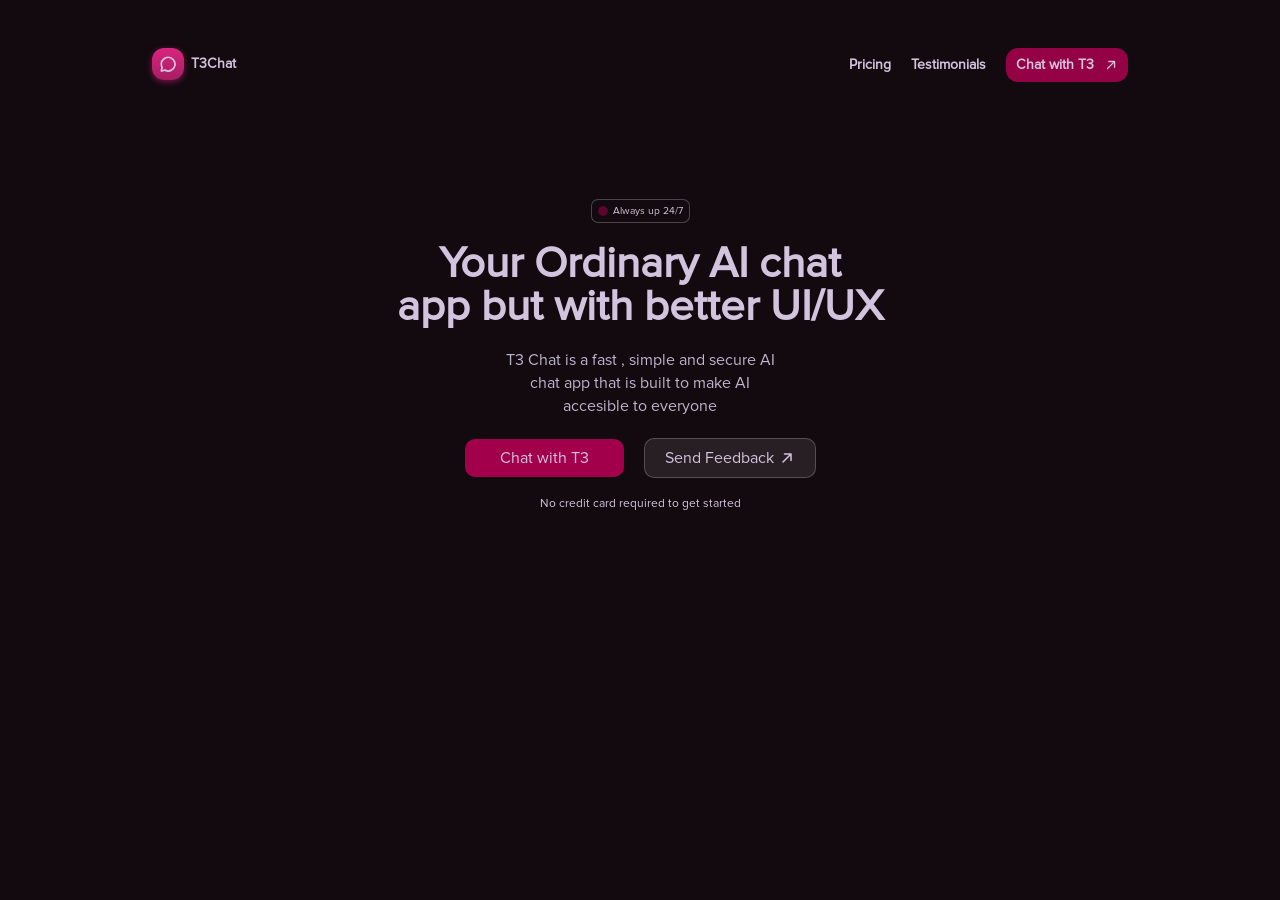
==== webdev-devops/Day1/HTML-CSS-Assignment/Assignment-3/landing-1/index.html @ ffb25883 "Added Hero 1 section" ====
<!DOCTYPE html>
<html lang="en">

<head>
    <meta charset="UTF-8">
    <meta name="viewport" content="width=device-width, initial-scale=1.0">
    <title>T3Chat Clone</title>
    <link rel="stylesheet" href="style.css">
</head>

<body>
    <div id="main">
        <div id="navbar">
            <div class="navbarLeft">
                <div id="logo">
                    <svg xmlns="http://www.w3.org/2000/svg" width="1.3em" height="1.3em" fill="currentColor"
                        viewBox="0 0 256 256" class="size-5">
                        <path
                            d="M128,20A108,108,0,0,0,31.85,177.23L21,209.66A20,20,0,0,0,46.34,235l32.43-10.81A108,108,0,1,0,128,20Zm0,192a84,84,0,0,1-42.06-11.27,12,12,0,0,0-6-1.62,12.1,12.1,0,0,0-3.8.62l-29.79,9.93,9.93-29.79a12,12,0,0,0-1-9.81A84,84,0,1,1,128,212Z">
                        </path>
                    </svg>
                </div>
                <div id="name">T3Chat</div>
            </div>
            <div class="navbarRight">
                <div>Pricing</div>
                <div>Testimonials</div>
                <div class="chatBtn">Chat with T3
                    <svg xmlns="http://www.w3.org/2000/svg" width="1em" height="1em" fill="currentColor"
                        viewBox="0 0 256 256">
                        <path
                            d="M204,64V168a12,12,0,0,1-24,0V93L72.49,200.49a12,12,0,0,1-17-17L163,76H88a12,12,0,0,1,0-24H192A12,12,0,0,1,204,64Z">
                        </path>
                    </svg>
                </div>
            </div>

        </div>


        <div id="hero">
            <div id="always">
                <div id="ball"></div>
                <div>Always up 24/7</div>
            </div>
            <div id="heading">
                <div id="upperHeading">Your Ordinary AI chat</div>
                <div id="lowerHeading">app but with better UI/UX</div>
            </div>

            <div id="headingTwo">T3 Chat is a fast , simple and secure AI chat app that is built to make AI accesible to
                everyone
            </div>

            <div id="heroBtn">
                <div class="heroBtn1 heroBtns">Chat with T3</div>
                <div class="heroBtn2 heroBtns">Send Feedback
                    <svg xmlns="http://www.w3.org/2000/svg" width="1em" height="1em" fill="currentColor"
                        viewBox="0 0 256 256">
                        <path
                            d="M204,64V168a12,12,0,0,1-24,0V93L72.49,200.49a12,12,0,0,1-17-17L163,76H88a12,12,0,0,1,0-24H192A12,12,0,0,1,204,64Z">
                        </path>
                    </svg>
                </div>
            </div>
            <div id="lastHeading">No credit card required to get started</div>
        </div>
    </div>
</body>

</html>
---- webdev-devops/Day1/HTML-CSS-Assignment/Assignment-3/landing-1/style.css ----
@font-face {
  font-family: "Proxima Nova";
  src: url(fonts/ProximaNova-Thin.otf);
}
@font-face {
  font-family: "Proxima Nova";
  src: url(fonts/Proxima\ Nova\ Semibold.otf);
}
@font-face {
  font-family: "Proxima Nova";
  src: url(fonts/Proxima\ Nova\ Bold.otf);
}
@font-face {
  font-family: "Proxima Nova";
  src: url(fonts/Proxima\ Nova\ Regular.otf);
}
* {
  margin: 0;
  padding: 0;
  box-sizing: border-box;
  font-family: "Proxima Nova";
  background-color: #120a0e;
  color: #d2c4de;
}
#main {
  width: 62rem;
  margin: 0 auto;
}

/* navbar css */
#navbar {
  width: 100%;
  display: flex;
  justify-content: space-between;
  align-items: flex-start;
  padding: 8px;
  margin: 4% 0;
  font-size: 1.1vw;
  font-weight: 600;
  border-radius: 12px;
}

.navbarLeft {
  display: flex;
  align-items: center;
  gap: 7px;
}
#logo {
  width: 2rem;
  height: 2rem;
  display: flex;
  justify-content: center;
  align-items: center;
  box-shadow: 0px 2px 6px #da247f80;
  background: linear-gradient(180deg, #da247f, #da247fbe);
  border-radius: 12px;
}
#logo svg {
  background: transparent;
}
.navbarLeft #name {
  /* font-size: 20px; */
  font-size: 1.1vw;
}
.navbarRight {
  display: flex;
  align-items: center;
  gap: 20px;
  cursor: pointer;
}
.chatBtn {
  display: flex;
  gap: 10px;
  background-color: #950145;
  padding: 10px;
  border-radius: 12px;
}
.chatBtn:hover {
  background-color: #950146e9;
}
.chatBtn svg {
  background-color: #950145;
}

/* hero1 css */
#hero {
  height: 50vh;
  display: flex;
  flex-direction: column;
  justify-content: center;
  align-items: center;
  gap: 20px;
}
#hero #always {
  display: flex;
  align-items: center;
  gap: 5px;
  border: 1px solid rgba(128, 128, 128, 0.501);
  padding: 6px;
  border-radius: 7px;
  font-size: 0.8vw;
  font-weight: 500;
}
#always #ball {
  width: 10px;
  height: 10px;
  background-color: #5c052e;
  border-radius: 50%;
}

#hero #heading {
  display: flex;
  flex-direction: column;
  align-items: center;
  font-size: 3.4vw;
  font-weight: bolder;
}
#hero #headingTwo {
  width: 22vw;
  font-size: 16px;
  font-weight: lighter;
  color: #bdb6cf;
  text-align: center;
  line-height: 23px;
}

#heroBtn {
  display: flex;
  align-items: center;
  justify-content: center;
  gap: 20px;
}
.heroBtns {
  padding: 10px;
  padding: 11px 20px;
  border: 1px solid rgba(128, 128, 128, 0.501);
  border-radius: 10px;
  cursor: pointer;
}
.heroBtn1 {
  background-color: #a3004c;
  border: none;
  padding: 11px 35px;
}
.heroBtn2 {
  display: flex;
  align-items: center;
  gap: 5px;
  background-color: #281f25;
}
.heroBtn2 svg {
  background-color: transparent;
}
.heroBtn2:hover {
  background-color: #281f25b6;
}
#hero #lastHeading {
  font-size: 12px;
  font-weight: lighter;
}
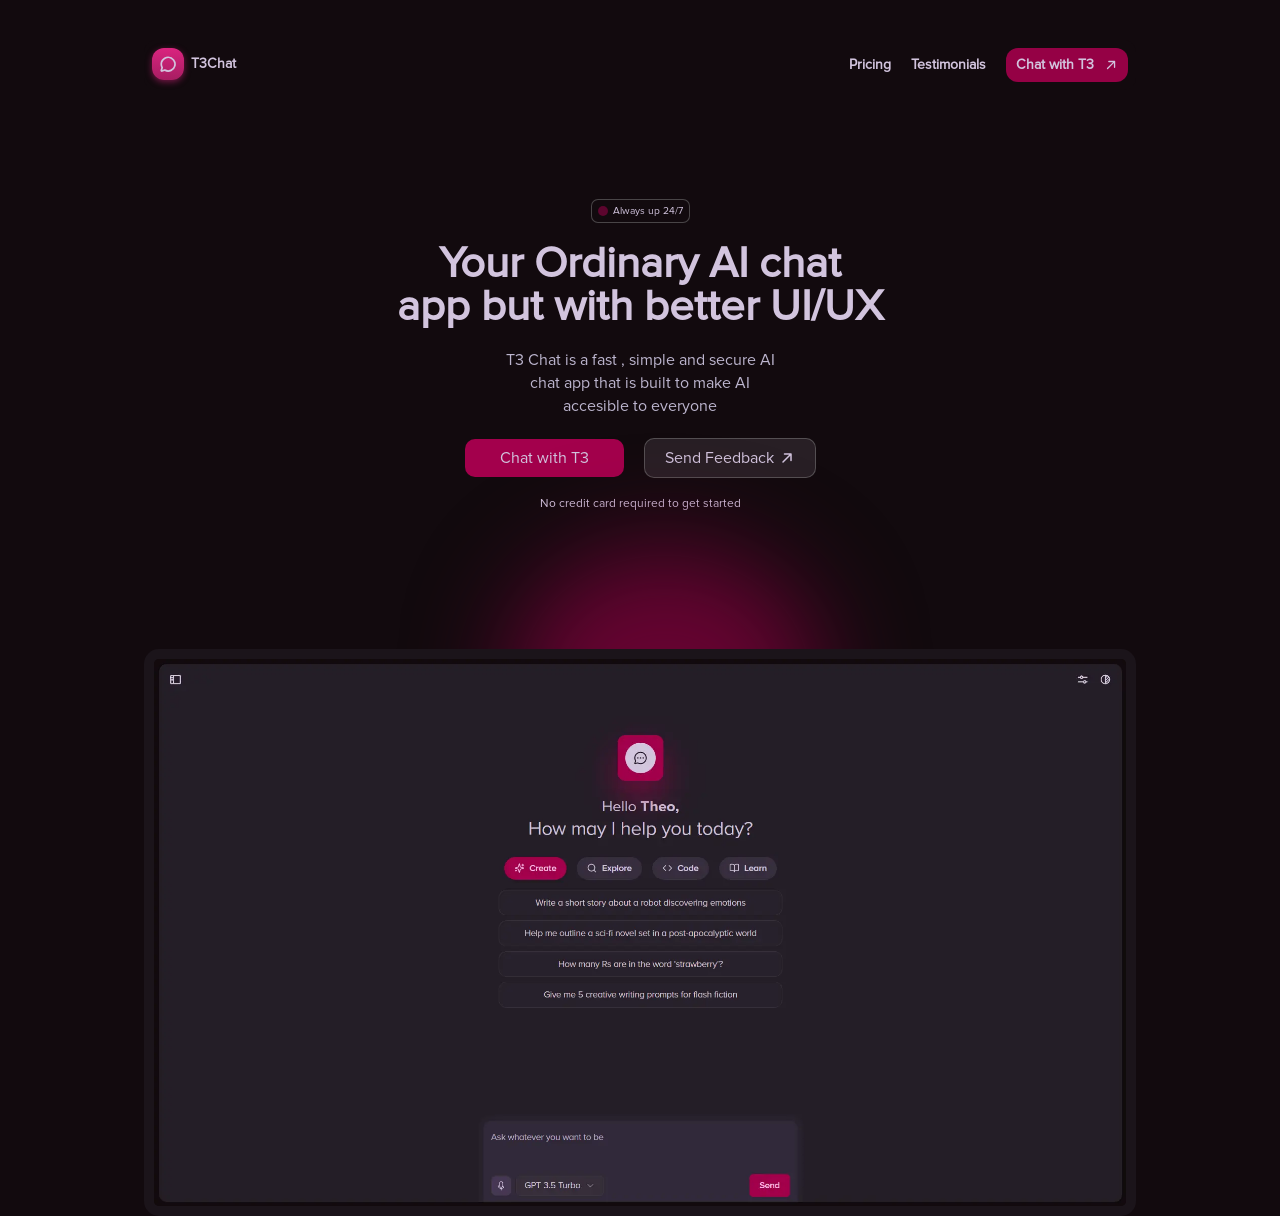
==== commit dcccdd4c: "Added hero 2 section" ====
--- a/webdev-devops/Day1/HTML-CSS-Assignment/Assignment-3/landing-1/index.html
+++ b/webdev-devops/Day1/HTML-CSS-Assignment/Assignment-3/landing-1/index.html
@@ -65,6 +65,13 @@
             </div>
             <div id="lastHeading">No credit card required to get started</div>
         </div>
+
+        <div id="hero2">
+            <div id="hero2section">
+                <div id="glowEffect"></div>
+                <img  src="t3-dash.webp" alt="">
+            </div>
+        </div>
     </div>
 </body>
 
--- a/webdev-devops/Day1/HTML-CSS-Assignment/Assignment-3/landing-1/style.css
+++ b/webdev-devops/Day1/HTML-CSS-Assignment/Assignment-3/landing-1/style.css
@@ -158,3 +158,30 @@
   font-size: 12px;
   font-weight: lighter;
 }
+
+/* hero 2 */
+
+#hero2section {
+  width: 100%;
+  height: 100%;
+  margin-top: 70px;
+  position: relative;
+}
+
+#glowEffect {
+  top: 15%;
+  left: 45%;
+  width: 150px;
+  height: 100px;
+  border-radius: 50%;
+  box-shadow: 0px -20px 100px 80px #670432;
+  position: absolute;
+}
+
+#hero2 img {
+  width: 100%;
+  background-color: red;
+  position: absolute;
+  border: 10px solid #1b141a;
+  border-radius: 15px;
+}
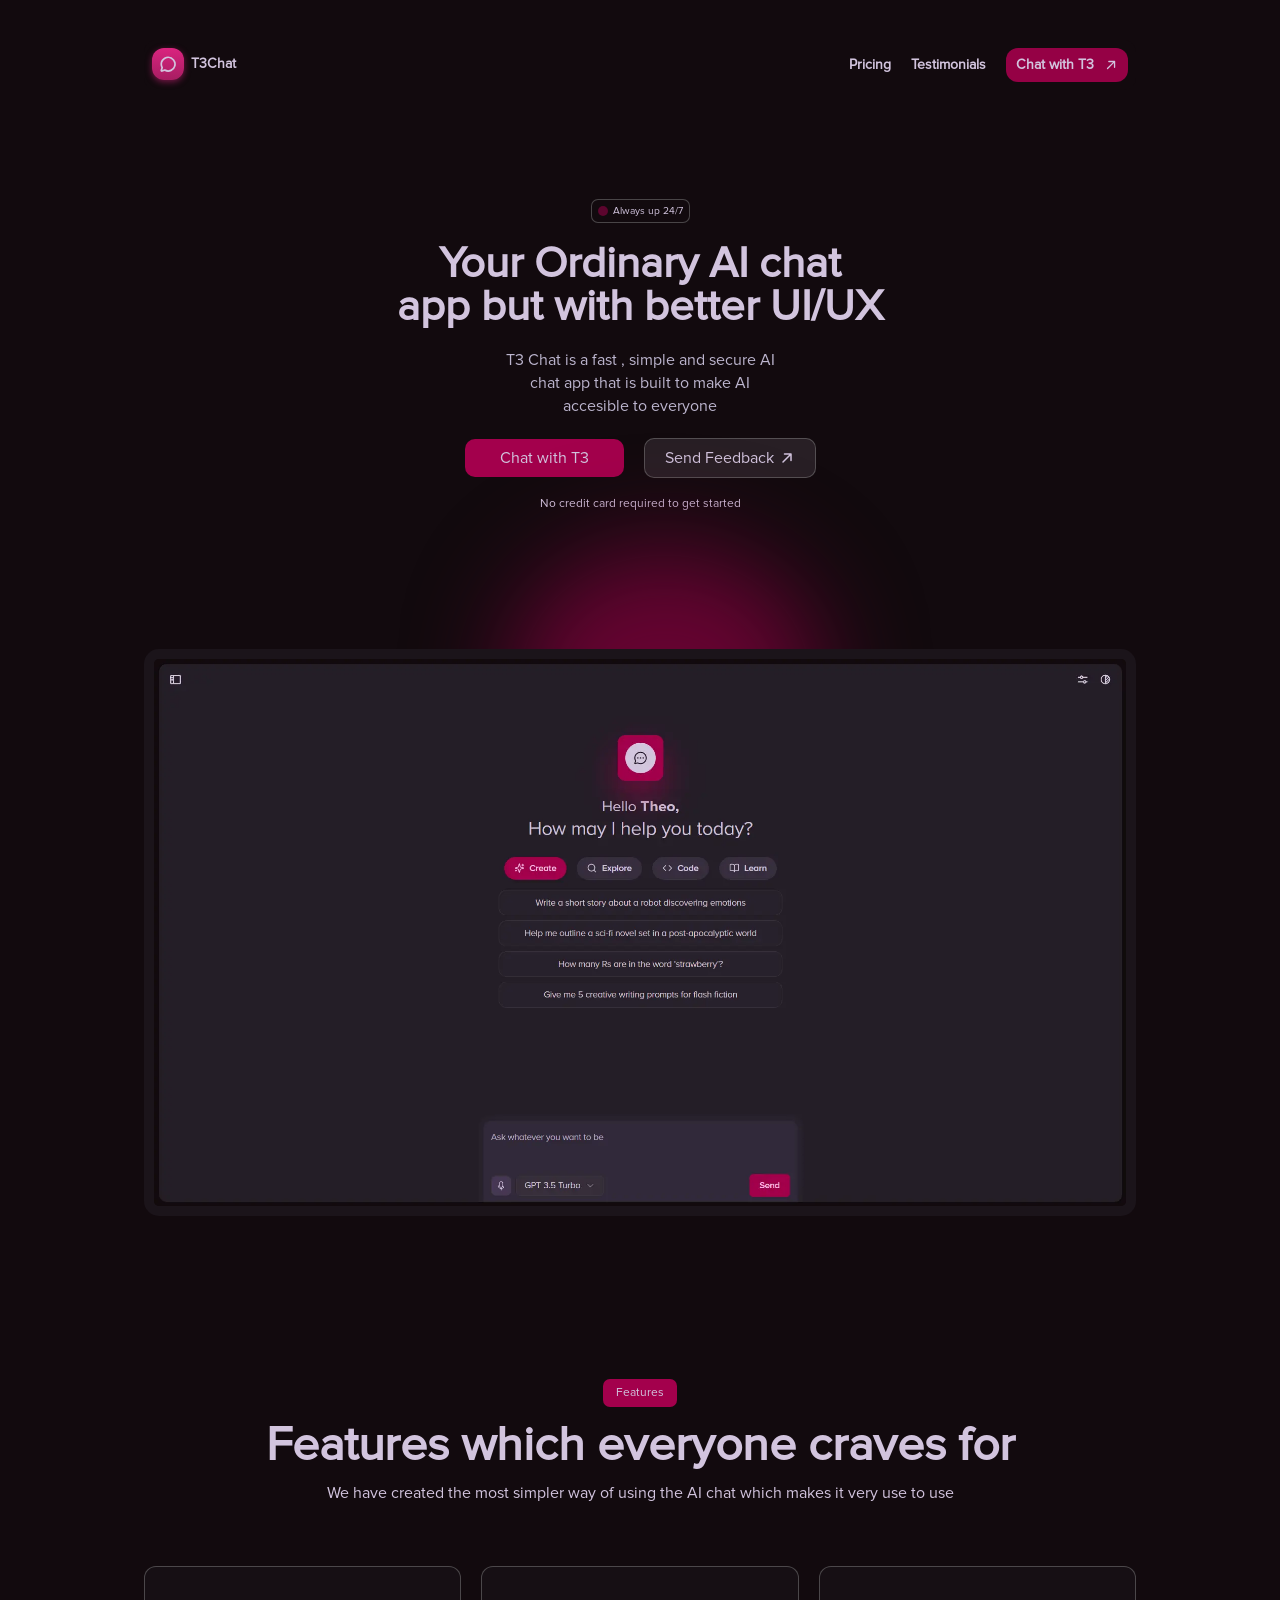
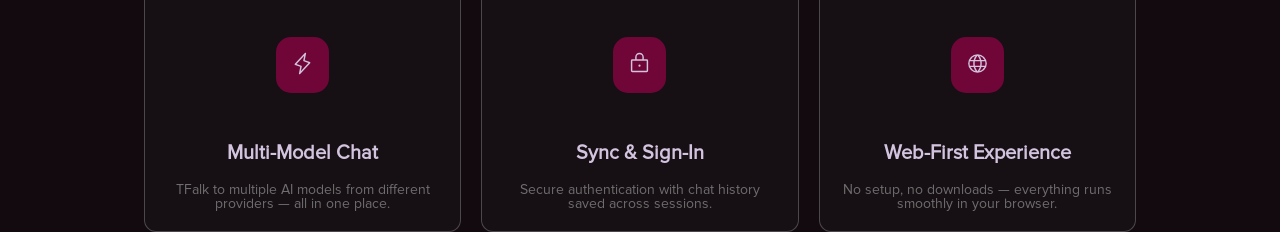
==== commit 21ff4295: "Added one more section" ====
--- a/webdev-devops/Day1/HTML-CSS-Assignment/Assignment-3/landing-1/index.html
+++ b/webdev-devops/Day1/HTML-CSS-Assignment/Assignment-3/landing-1/index.html
@@ -69,7 +69,57 @@
         <div id="hero2">
             <div id="hero2section">
                 <div id="glowEffect"></div>
-                <img  src="t3-dash.webp" alt="">
+                <img src="t3-dash.webp" alt="">
+            </div>
+        </div>
+
+        <div id="hero3">
+            <div id="feature">Features</div>
+            <div id="featureHeading">Features which everyone craves for</div>
+            <div id="featurePara">We have created the most simpler way of using the AI chat which makes it very use to
+                use</div>
+            <div id="featureCards">
+                <div class="featureCard">
+                    <div class="firstFeature">
+                        <svg xmlns="http://www.w3.org/2000/svg" width="1em" height="1em" fill="currentColor"
+                            viewBox="0 0 256 256" class="size-6" aria-hidden="true">
+                            <path
+                                d="M215.79,118.17a8,8,0,0,0-5-5.66L153.18,90.9l14.66-73.33a8,8,0,0,0-13.69-7l-112,120a8,8,0,0,0,3,13l57.63,21.61L88.16,238.43a8,8,0,0,0,13.69,7l112-120A8,8,0,0,0,215.79,118.17ZM109.37,214l10.47-52.38a8,8,0,0,0-5-9.06L62,132.71l84.62-90.66L136.16,94.43a8,8,0,0,0,5,9.06l52.8,19.8Z">
+                            </path>
+                        </svg>
+                    </div>
+                    <div class="secondFeature">
+                        <div class="multi">Multi-Model Chat</div>
+                        <div class="talk">TFalk to multiple AI models from different providers — all in one place.</div>
+                    </div>
+                </div>
+                <div class="featureCard">
+                    <div class="firstFeature"><svg xmlns="http://www.w3.org/2000/svg" width="1em" height="1em"
+                            fill="currentColor" viewBox="0 0 256 256" class="size-6" aria-hidden="true">
+                            <path
+                                d="M208,80H176V56a48,48,0,0,0-96,0V80H48A16,16,0,0,0,32,96V208a16,16,0,0,0,16,16H208a16,16,0,0,0,16-16V96A16,16,0,0,0,208,80ZM96,56a32,32,0,0,1,64,0V80H96ZM208,208H48V96H208V208Zm-68-56a12,12,0,1,1-12-12A12,12,0,0,1,140,152Z">
+                            </path>
+                        </svg></div>
+                    <div class="secondFeature">
+                        <div class="multi">Sync & Sign-In</div>
+                        <div class="talk">Secure authentication with chat history saved across sessions.</div>
+                    </div>
+                </div>
+                <div class="featureCard">
+                    <div class="firstFeature">
+                        <svg xmlns="http://www.w3.org/2000/svg" width="1em" height="1em" fill="currentColor"
+                            viewBox="0 0 256 256" class="size-6" aria-hidden="true">
+                            <path
+                                d="M128,24h0A104,104,0,1,0,232,128,104.12,104.12,0,0,0,128,24Zm88,104a87.61,87.61,0,0,1-3.33,24H174.16a157.44,157.44,0,0,0,0-48h38.51A87.61,87.61,0,0,1,216,128ZM102,168H154a115.11,115.11,0,0,1-26,45A115.27,115.27,0,0,1,102,168Zm-3.9-16a140.84,140.84,0,0,1,0-48h59.88a140.84,140.84,0,0,1,0,48ZM40,128a87.61,87.61,0,0,1,3.33-24H81.84a157.44,157.44,0,0,0,0,48H43.33A87.61,87.61,0,0,1,40,128ZM154,88H102a115.11,115.11,0,0,1,26-45A115.27,115.27,0,0,1,154,88Zm52.33,0H170.71a135.28,135.28,0,0,0-22.3-45.6A88.29,88.29,0,0,1,206.37,88ZM107.59,42.4A135.28,135.28,0,0,0,85.29,88H49.63A88.29,88.29,0,0,1,107.59,42.4ZM49.63,168H85.29a135.28,135.28,0,0,0,22.3,45.6A88.29,88.29,0,0,1,49.63,168Zm98.78,45.6a135.28,135.28,0,0,0,22.3-45.6h35.66A88.29,88.29,0,0,1,148.41,213.6Z">
+                            </path>
+                        </svg>
+                    </div>
+                    <div class="secondFeature">
+                        <div class="multi">Web-First Experience</div>
+                        <div class="talk">No setup, no downloads — everything runs smoothly in your browser.</div>
+                    </div>
+                </div>
+
             </div>
         </div>
     </div>
--- a/webdev-devops/Day1/HTML-CSS-Assignment/Assignment-3/landing-1/style.css
+++ b/webdev-devops/Day1/HTML-CSS-Assignment/Assignment-3/landing-1/style.css
@@ -184,4 +184,85 @@
   position: absolute;
   border: 10px solid #1b141a;
   border-radius: 15px;
-}+}
+
+/* hero 3 */
+#hero3 {
+  margin-top: 800px;
+  display: flex;
+  flex-direction: column;
+  align-items: center;
+  gap: 15px;
+  color: #d2c4de;
+}
+#hero3 #feature {
+  background-color: #a3004c;
+  padding: 8px 13px;
+  border-radius: 7px;
+  font-size: 12px;
+  font-weight: 500;
+}
+
+#hero3 #featureHeading {
+  font-size: 48px;
+  font-weight: 600;
+}
+
+#hero3 #featurePara {
+  font-size: 16px;
+  font-weight: 300;
+}
+
+#hero3 #featureCards {
+  display: grid;
+  grid-template-columns: 1fr 1fr 1fr;
+  gap: 20px;
+  margin-top: 50px;
+}
+.featureCard {
+  padding: 20px;
+  display: flex;
+  flex-direction: column;
+  align-items: center;
+  gap: 50px;
+  border: 0.1px solid rgba(128, 128, 128, 0.501);
+  border-radius: 12px;
+  background-color: #160f14;
+}
+.featureCard:hover {
+  background: radial-gradient(
+    circle at bottom,
+    rgba(255, 0, 120, 0.35),
+    transparent 66%
+  );
+  transition: opacity 10s ease;
+}
+
+.firstFeature {
+  padding: 15px;
+  margin-top: 50px;
+  background-color: #700638;
+  border-radius: 15px;
+}
+.firstFeature svg {
+  font-size: 23px;
+  background-color: transparent;
+}
+.secondFeature {
+  display: flex;
+  flex-direction: column;
+  text-align: center;
+  gap: 20px;
+  background-color: transparent;
+}
+.secondFeature .multi {
+  font-size: 20px;
+  font-weight: 600;
+  background-color: transparent;
+}
+.secondFeature .talk {
+  font-size: 14px;
+  font-weight: 300;
+  color: rgba(128, 128, 128, 0.844);
+  background-color: transparent;
+}
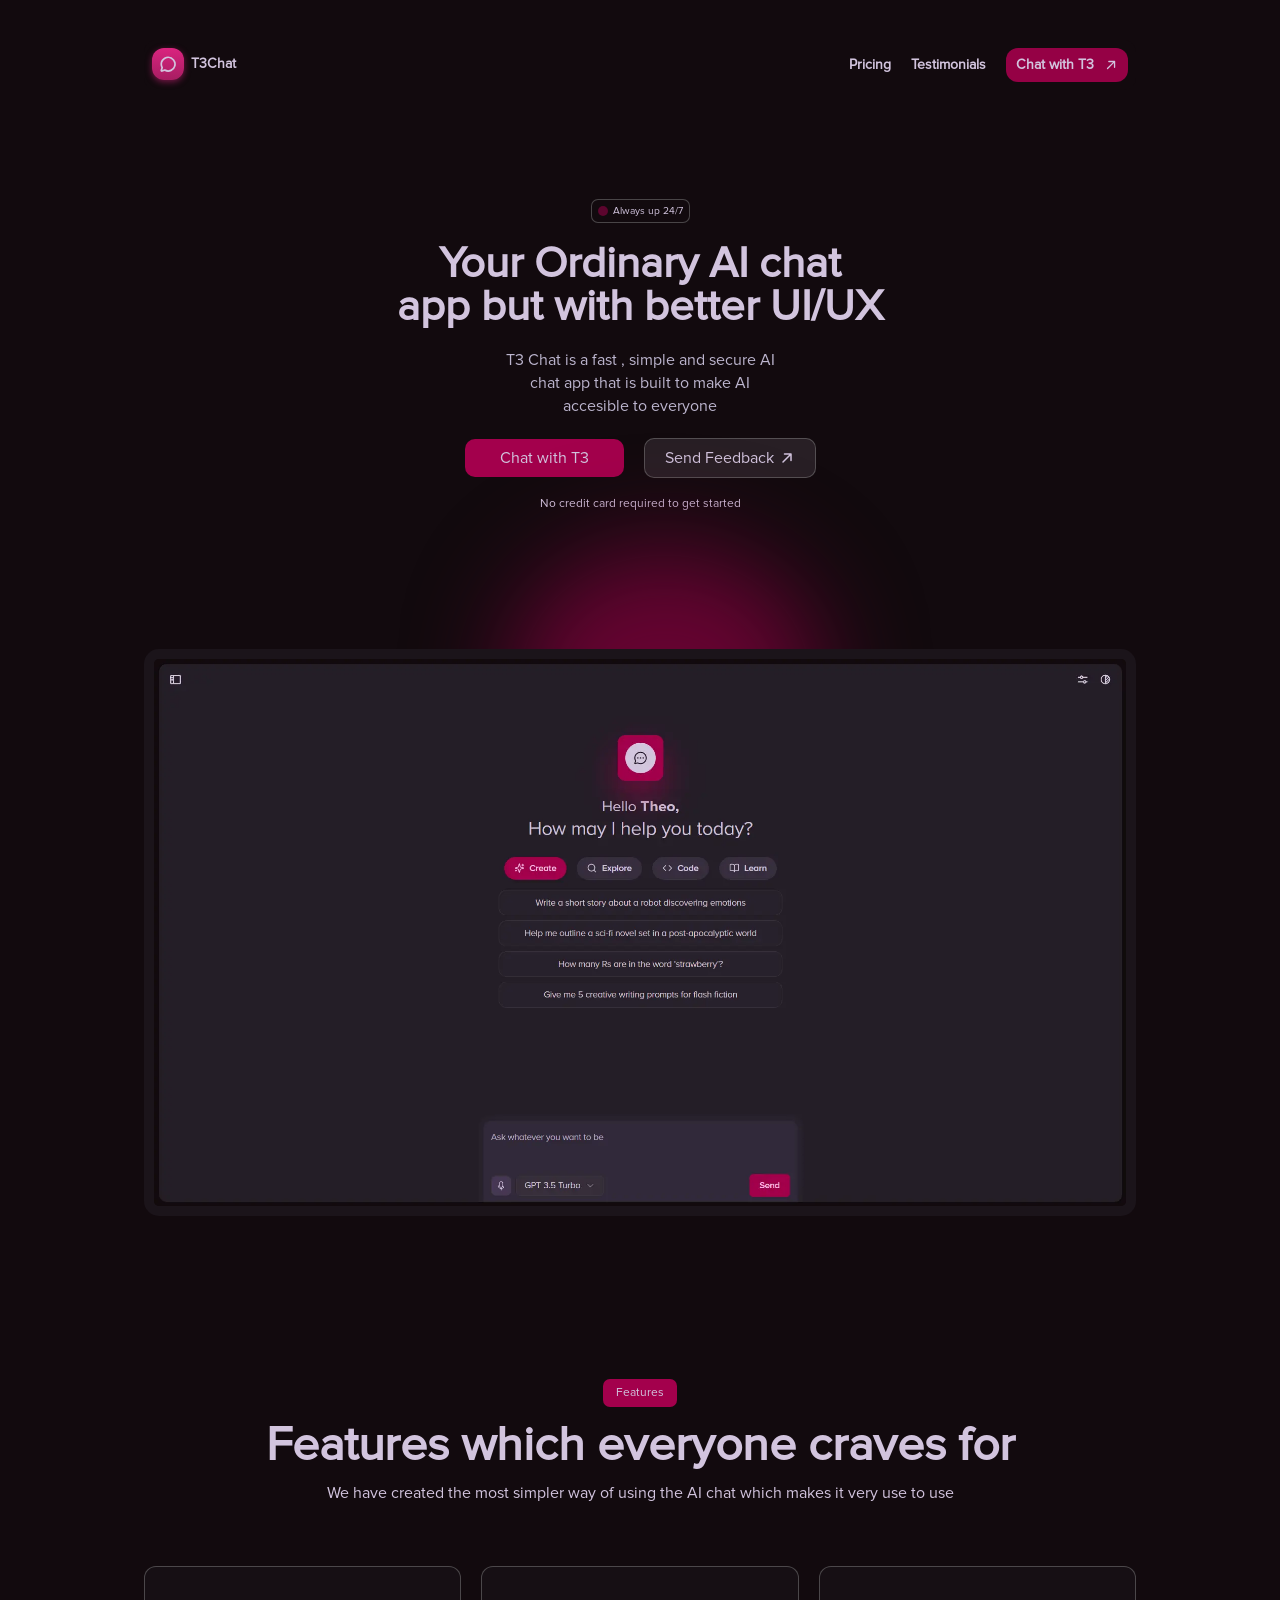
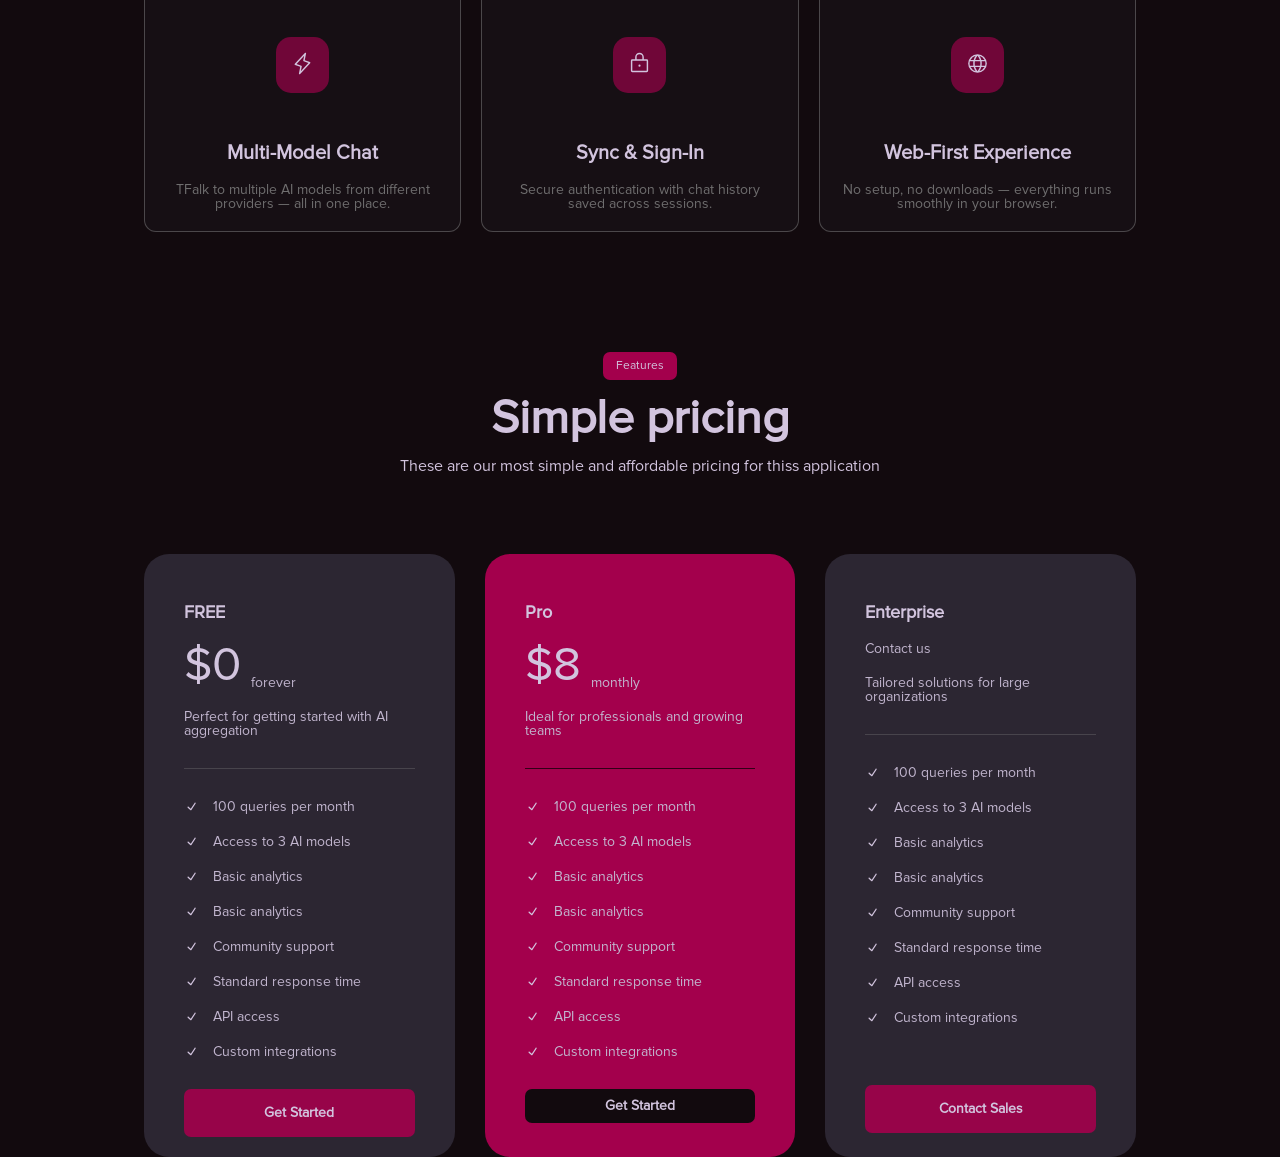
==== commit 31d2f996: "Added Pricing section" ====
--- a/webdev-devops/Day1/HTML-CSS-Assignment/Assignment-3/landing-1/index.html
+++ b/webdev-devops/Day1/HTML-CSS-Assignment/Assignment-3/landing-1/index.html
@@ -74,9 +74,10 @@
         </div>
 
         <div id="hero3">
-            <div id="feature">Features</div>
-            <div id="featureHeading">Features which everyone craves for</div>
-            <div id="featurePara">We have created the most simpler way of using the AI chat which makes it very use to
+            <div class="feature">Features</div>
+            <div class="featureHeading">Features which everyone craves for</div>
+            <div class="featurePara">We have created the most simpler way of using the AI chat which makes it very use
+                to
                 use</div>
             <div id="featureCards">
                 <div class="featureCard">
@@ -122,6 +123,263 @@
 
             </div>
         </div>
+
+        <div id="pricing">
+            <div id="pricingNames">
+                <div class="feature">Features</div>
+                <div class="featureHeading">Simple pricing</div>
+                <div class="featurePara">These are our most simple and affordable pricing for thiss application</div>
+            </div>
+
+            <div id="pricingCards">
+                <div class="pricingCard pricingCard1">
+                    <div class="price">
+                        <div class="priceName">FREE</div>
+                        <div class="priceTag">$0 <span>forever</span></div>
+                        <div class="pricePara">Perfect for getting started with AI aggregation</div>
+                    </div>
+                    <div class="pricingDetail">
+                        <div>
+                            <svg width="15" height="15" viewBox="0 0 15 15" fill="none"
+                                xmlns="http://www.w3.org/2000/svg" class="h-3.5 w-3.5">
+                                <path
+                                    d="M11.4669 3.72684C11.7558 3.91574 11.8369 4.30308 11.648 4.59198L7.39799 11.092C7.29783 11.2452 7.13556 11.3467 6.95402 11.3699C6.77247 11.3931 6.58989 11.3355 6.45446 11.2124L3.70446 8.71241C3.44905 8.48022 3.43023 8.08494 3.66242 7.82953C3.89461 7.57412 4.28989 7.55529 4.5453 7.78749L6.75292 9.79441L10.6018 3.90792C10.7907 3.61902 11.178 3.53795 11.4669 3.72684Z"
+                                    fill="currentColor" fill-rule="evenodd" clip-rule="evenodd"></path>
+                            </svg>
+                            <span>100 queries per month</span>
+                        </div>
+                        <div>
+                            <svg width="15" height="15" viewBox="0 0 15 15" fill="none"
+                                xmlns="http://www.w3.org/2000/svg" class="h-3.5 w-3.5">
+                                <path
+                                    d="M11.4669 3.72684C11.7558 3.91574 11.8369 4.30308 11.648 4.59198L7.39799 11.092C7.29783 11.2452 7.13556 11.3467 6.95402 11.3699C6.77247 11.3931 6.58989 11.3355 6.45446 11.2124L3.70446 8.71241C3.44905 8.48022 3.43023 8.08494 3.66242 7.82953C3.89461 7.57412 4.28989 7.55529 4.5453 7.78749L6.75292 9.79441L10.6018 3.90792C10.7907 3.61902 11.178 3.53795 11.4669 3.72684Z"
+                                    fill="currentColor" fill-rule="evenodd" clip-rule="evenodd"></path>
+                            </svg>
+                            <span>Access to 3 AI models</span>
+                        </div>
+                        <div>
+                            <svg width="15" height="15" viewBox="0 0 15 15" fill="none"
+                                xmlns="http://www.w3.org/2000/svg" class="h-3.5 w-3.5">
+                                <path
+                                    d="M11.4669 3.72684C11.7558 3.91574 11.8369 4.30308 11.648 4.59198L7.39799 11.092C7.29783 11.2452 7.13556 11.3467 6.95402 11.3699C6.77247 11.3931 6.58989 11.3355 6.45446 11.2124L3.70446 8.71241C3.44905 8.48022 3.43023 8.08494 3.66242 7.82953C3.89461 7.57412 4.28989 7.55529 4.5453 7.78749L6.75292 9.79441L10.6018 3.90792C10.7907 3.61902 11.178 3.53795 11.4669 3.72684Z"
+                                    fill="currentColor" fill-rule="evenodd" clip-rule="evenodd"></path>
+                            </svg>
+                            <span>Basic analytics</span>
+                        </div>
+                        <div>
+                            <svg width="15" height="15" viewBox="0 0 15 15" fill="none"
+                                xmlns="http://www.w3.org/2000/svg" class="h-3.5 w-3.5">
+                                <path
+                                    d="M11.4669 3.72684C11.7558 3.91574 11.8369 4.30308 11.648 4.59198L7.39799 11.092C7.29783 11.2452 7.13556 11.3467 6.95402 11.3699C6.77247 11.3931 6.58989 11.3355 6.45446 11.2124L3.70446 8.71241C3.44905 8.48022 3.43023 8.08494 3.66242 7.82953C3.89461 7.57412 4.28989 7.55529 4.5453 7.78749L6.75292 9.79441L10.6018 3.90792C10.7907 3.61902 11.178 3.53795 11.4669 3.72684Z"
+                                    fill="currentColor" fill-rule="evenodd" clip-rule="evenodd"></path>
+                            </svg>
+                            <span>Basic analytics</span>
+                        </div>
+                        <div>
+                            <svg width="15" height="15" viewBox="0 0 15 15" fill="none"
+                                xmlns="http://www.w3.org/2000/svg" class="h-3.5 w-3.5">
+                                <path
+                                    d="M11.4669 3.72684C11.7558 3.91574 11.8369 4.30308 11.648 4.59198L7.39799 11.092C7.29783 11.2452 7.13556 11.3467 6.95402 11.3699C6.77247 11.3931 6.58989 11.3355 6.45446 11.2124L3.70446 8.71241C3.44905 8.48022 3.43023 8.08494 3.66242 7.82953C3.89461 7.57412 4.28989 7.55529 4.5453 7.78749L6.75292 9.79441L10.6018 3.90792C10.7907 3.61902 11.178 3.53795 11.4669 3.72684Z"
+                                    fill="currentColor" fill-rule="evenodd" clip-rule="evenodd"></path>
+                            </svg>
+                            <span>Community support</span>
+                        </div>
+                        <div>
+                            <svg width="15" height="15" viewBox="0 0 15 15" fill="none"
+                                xmlns="http://www.w3.org/2000/svg" class="h-3.5 w-3.5">
+                                <path
+                                    d="M11.4669 3.72684C11.7558 3.91574 11.8369 4.30308 11.648 4.59198L7.39799 11.092C7.29783 11.2452 7.13556 11.3467 6.95402 11.3699C6.77247 11.3931 6.58989 11.3355 6.45446 11.2124L3.70446 8.71241C3.44905 8.48022 3.43023 8.08494 3.66242 7.82953C3.89461 7.57412 4.28989 7.55529 4.5453 7.78749L6.75292 9.79441L10.6018 3.90792C10.7907 3.61902 11.178 3.53795 11.4669 3.72684Z"
+                                    fill="currentColor" fill-rule="evenodd" clip-rule="evenodd"></path>
+                            </svg>
+                            <span>Standard response time</span>
+                        </div>
+                        <div>
+                            <svg width="15" height="15" viewBox="0 0 15 15" fill="none"
+                                xmlns="http://www.w3.org/2000/svg" class="h-3.5 w-3.5">
+                                <path
+                                    d="M11.4669 3.72684C11.7558 3.91574 11.8369 4.30308 11.648 4.59198L7.39799 11.092C7.29783 11.2452 7.13556 11.3467 6.95402 11.3699C6.77247 11.3931 6.58989 11.3355 6.45446 11.2124L3.70446 8.71241C3.44905 8.48022 3.43023 8.08494 3.66242 7.82953C3.89461 7.57412 4.28989 7.55529 4.5453 7.78749L6.75292 9.79441L10.6018 3.90792C10.7907 3.61902 11.178 3.53795 11.4669 3.72684Z"
+                                    fill="currentColor" fill-rule="evenodd" clip-rule="evenodd"></path>
+                            </svg>
+                            <span>API access</span>
+                        </div>
+                        <div>
+                            <svg width="15" height="15" viewBox="0 0 15 15" fill="none"
+                                xmlns="http://www.w3.org/2000/svg" class="h-3.5 w-3.5">
+                                <path
+                                    d="M11.4669 3.72684C11.7558 3.91574 11.8369 4.30308 11.648 4.59198L7.39799 11.092C7.29783 11.2452 7.13556 11.3467 6.95402 11.3699C6.77247 11.3931 6.58989 11.3355 6.45446 11.2124L3.70446 8.71241C3.44905 8.48022 3.43023 8.08494 3.66242 7.82953C3.89461 7.57412 4.28989 7.55529 4.5453 7.78749L6.75292 9.79441L10.6018 3.90792C10.7907 3.61902 11.178 3.53795 11.4669 3.72684Z"
+                                    fill="currentColor" fill-rule="evenodd" clip-rule="evenodd"></path>
+                            </svg>
+                            <span>Custom integrations</span>
+                        </div>
+                    </div>
+                    <div class="priceBtn">Get Started</div>
+                </div>
+                <div class="pricingCard pricingCard2">
+                    <div class="price">
+                        <div class="priceName">Pro</div>
+                        <div class="priceTag">$8 <span>monthly</span></div>
+                        <div class="pricePara">Ideal for professionals and growing teams</div>
+                    </div>
+                    <div class="pricingDetail">
+                        <div>
+                            <svg width="15" height="15" viewBox="0 0 15 15" fill="none"
+                                xmlns="http://www.w3.org/2000/svg" class="h-3.5 w-3.5">
+                                <path
+                                    d="M11.4669 3.72684C11.7558 3.91574 11.8369 4.30308 11.648 4.59198L7.39799 11.092C7.29783 11.2452 7.13556 11.3467 6.95402 11.3699C6.77247 11.3931 6.58989 11.3355 6.45446 11.2124L3.70446 8.71241C3.44905 8.48022 3.43023 8.08494 3.66242 7.82953C3.89461 7.57412 4.28989 7.55529 4.5453 7.78749L6.75292 9.79441L10.6018 3.90792C10.7907 3.61902 11.178 3.53795 11.4669 3.72684Z"
+                                    fill="currentColor" fill-rule="evenodd" clip-rule="evenodd"></path>
+                            </svg>
+                            <span>100 queries per month</span>
+                        </div>
+                        <div>
+                            <svg width="15" height="15" viewBox="0 0 15 15" fill="none"
+                                xmlns="http://www.w3.org/2000/svg" class="h-3.5 w-3.5">
+                                <path
+                                    d="M11.4669 3.72684C11.7558 3.91574 11.8369 4.30308 11.648 4.59198L7.39799 11.092C7.29783 11.2452 7.13556 11.3467 6.95402 11.3699C6.77247 11.3931 6.58989 11.3355 6.45446 11.2124L3.70446 8.71241C3.44905 8.48022 3.43023 8.08494 3.66242 7.82953C3.89461 7.57412 4.28989 7.55529 4.5453 7.78749L6.75292 9.79441L10.6018 3.90792C10.7907 3.61902 11.178 3.53795 11.4669 3.72684Z"
+                                    fill="currentColor" fill-rule="evenodd" clip-rule="evenodd"></path>
+                            </svg>
+                            <span>Access to 3 AI models</span>
+                        </div>
+                        <div>
+                            <svg width="15" height="15" viewBox="0 0 15 15" fill="none"
+                                xmlns="http://www.w3.org/2000/svg" class="h-3.5 w-3.5">
+                                <path
+                                    d="M11.4669 3.72684C11.7558 3.91574 11.8369 4.30308 11.648 4.59198L7.39799 11.092C7.29783 11.2452 7.13556 11.3467 6.95402 11.3699C6.77247 11.3931 6.58989 11.3355 6.45446 11.2124L3.70446 8.71241C3.44905 8.48022 3.43023 8.08494 3.66242 7.82953C3.89461 7.57412 4.28989 7.55529 4.5453 7.78749L6.75292 9.79441L10.6018 3.90792C10.7907 3.61902 11.178 3.53795 11.4669 3.72684Z"
+                                    fill="currentColor" fill-rule="evenodd" clip-rule="evenodd"></path>
+                            </svg>
+                            <span>Basic analytics</span>
+                        </div>
+                        <div>
+                            <svg width="15" height="15" viewBox="0 0 15 15" fill="none"
+                                xmlns="http://www.w3.org/2000/svg" class="h-3.5 w-3.5">
+                                <path
+                                    d="M11.4669 3.72684C11.7558 3.91574 11.8369 4.30308 11.648 4.59198L7.39799 11.092C7.29783 11.2452 7.13556 11.3467 6.95402 11.3699C6.77247 11.3931 6.58989 11.3355 6.45446 11.2124L3.70446 8.71241C3.44905 8.48022 3.43023 8.08494 3.66242 7.82953C3.89461 7.57412 4.28989 7.55529 4.5453 7.78749L6.75292 9.79441L10.6018 3.90792C10.7907 3.61902 11.178 3.53795 11.4669 3.72684Z"
+                                    fill="currentColor" fill-rule="evenodd" clip-rule="evenodd"></path>
+                            </svg>
+                            <span>Basic analytics</span>
+                        </div>
+                        <div>
+                            <svg width="15" height="15" viewBox="0 0 15 15" fill="none"
+                                xmlns="http://www.w3.org/2000/svg" class="h-3.5 w-3.5">
+                                <path
+                                    d="M11.4669 3.72684C11.7558 3.91574 11.8369 4.30308 11.648 4.59198L7.39799 11.092C7.29783 11.2452 7.13556 11.3467 6.95402 11.3699C6.77247 11.3931 6.58989 11.3355 6.45446 11.2124L3.70446 8.71241C3.44905 8.48022 3.43023 8.08494 3.66242 7.82953C3.89461 7.57412 4.28989 7.55529 4.5453 7.78749L6.75292 9.79441L10.6018 3.90792C10.7907 3.61902 11.178 3.53795 11.4669 3.72684Z"
+                                    fill="currentColor" fill-rule="evenodd" clip-rule="evenodd"></path>
+                            </svg>
+                            <span>Community support</span>
+                        </div>
+                        <div>
+                            <svg width="15" height="15" viewBox="0 0 15 15" fill="none"
+                                xmlns="http://www.w3.org/2000/svg" class="h-3.5 w-3.5">
+                                <path
+                                    d="M11.4669 3.72684C11.7558 3.91574 11.8369 4.30308 11.648 4.59198L7.39799 11.092C7.29783 11.2452 7.13556 11.3467 6.95402 11.3699C6.77247 11.3931 6.58989 11.3355 6.45446 11.2124L3.70446 8.71241C3.44905 8.48022 3.43023 8.08494 3.66242 7.82953C3.89461 7.57412 4.28989 7.55529 4.5453 7.78749L6.75292 9.79441L10.6018 3.90792C10.7907 3.61902 11.178 3.53795 11.4669 3.72684Z"
+                                    fill="currentColor" fill-rule="evenodd" clip-rule="evenodd"></path>
+                            </svg>
+                            <span>Standard response time</span>
+                        </div>
+                        <div>
+                            <svg width="15" height="15" viewBox="0 0 15 15" fill="none"
+                                xmlns="http://www.w3.org/2000/svg" class="h-3.5 w-3.5">
+                                <path
+                                    d="M11.4669 3.72684C11.7558 3.91574 11.8369 4.30308 11.648 4.59198L7.39799 11.092C7.29783 11.2452 7.13556 11.3467 6.95402 11.3699C6.77247 11.3931 6.58989 11.3355 6.45446 11.2124L3.70446 8.71241C3.44905 8.48022 3.43023 8.08494 3.66242 7.82953C3.89461 7.57412 4.28989 7.55529 4.5453 7.78749L6.75292 9.79441L10.6018 3.90792C10.7907 3.61902 11.178 3.53795 11.4669 3.72684Z"
+                                    fill="currentColor" fill-rule="evenodd" clip-rule="evenodd"></path>
+                            </svg>
+                            <span>API access</span>
+                        </div>
+                        <div>
+                            <svg width="15" height="15" viewBox="0 0 15 15" fill="none"
+                                xmlns="http://www.w3.org/2000/svg" class="h-3.5 w-3.5">
+                                <path
+                                    d="M11.4669 3.72684C11.7558 3.91574 11.8369 4.30308 11.648 4.59198L7.39799 11.092C7.29783 11.2452 7.13556 11.3467 6.95402 11.3699C6.77247 11.3931 6.58989 11.3355 6.45446 11.2124L3.70446 8.71241C3.44905 8.48022 3.43023 8.08494 3.66242 7.82953C3.89461 7.57412 4.28989 7.55529 4.5453 7.78749L6.75292 9.79441L10.6018 3.90792C10.7907 3.61902 11.178 3.53795 11.4669 3.72684Z"
+                                    fill="currentColor" fill-rule="evenodd" clip-rule="evenodd"></path>
+                            </svg>
+                            <span>Custom integrations</span>
+                        </div>
+                    </div>
+                    <div class="priceBtn">Get Started</div>
+                </div>
+                <div class="pricingCard pricingCard3">
+                    <div class="price">
+                        <div class="priceName">Enterprise</div>
+                        <div class="priceTag"><span>Contact us</span></div>
+                        <div class="pricePara">Tailored solutions for large organizations</div>
+                    </div>
+                    <div class="pricingDetail">
+                        <div>
+                            <svg width="15" height="15" viewBox="0 0 15 15" fill="none"
+                                xmlns="http://www.w3.org/2000/svg" class="h-3.5 w-3.5">
+                                <path
+                                    d="M11.4669 3.72684C11.7558 3.91574 11.8369 4.30308 11.648 4.59198L7.39799 11.092C7.29783 11.2452 7.13556 11.3467 6.95402 11.3699C6.77247 11.3931 6.58989 11.3355 6.45446 11.2124L3.70446 8.71241C3.44905 8.48022 3.43023 8.08494 3.66242 7.82953C3.89461 7.57412 4.28989 7.55529 4.5453 7.78749L6.75292 9.79441L10.6018 3.90792C10.7907 3.61902 11.178 3.53795 11.4669 3.72684Z"
+                                    fill="currentColor" fill-rule="evenodd" clip-rule="evenodd"></path>
+                            </svg>
+                            <span>100 queries per month</span>
+                        </div>
+                        <div>
+                            <svg width="15" height="15" viewBox="0 0 15 15" fill="none"
+                                xmlns="http://www.w3.org/2000/svg" class="h-3.5 w-3.5">
+                                <path
+                                    d="M11.4669 3.72684C11.7558 3.91574 11.8369 4.30308 11.648 4.59198L7.39799 11.092C7.29783 11.2452 7.13556 11.3467 6.95402 11.3699C6.77247 11.3931 6.58989 11.3355 6.45446 11.2124L3.70446 8.71241C3.44905 8.48022 3.43023 8.08494 3.66242 7.82953C3.89461 7.57412 4.28989 7.55529 4.5453 7.78749L6.75292 9.79441L10.6018 3.90792C10.7907 3.61902 11.178 3.53795 11.4669 3.72684Z"
+                                    fill="currentColor" fill-rule="evenodd" clip-rule="evenodd"></path>
+                            </svg>
+                            <span>Access to 3 AI models</span>
+                        </div>
+                        <div>
+                            <svg width="15" height="15" viewBox="0 0 15 15" fill="none"
+                                xmlns="http://www.w3.org/2000/svg" class="h-3.5 w-3.5">
+                                <path
+                                    d="M11.4669 3.72684C11.7558 3.91574 11.8369 4.30308 11.648 4.59198L7.39799 11.092C7.29783 11.2452 7.13556 11.3467 6.95402 11.3699C6.77247 11.3931 6.58989 11.3355 6.45446 11.2124L3.70446 8.71241C3.44905 8.48022 3.43023 8.08494 3.66242 7.82953C3.89461 7.57412 4.28989 7.55529 4.5453 7.78749L6.75292 9.79441L10.6018 3.90792C10.7907 3.61902 11.178 3.53795 11.4669 3.72684Z"
+                                    fill="currentColor" fill-rule="evenodd" clip-rule="evenodd"></path>
+                            </svg>
+                            <span>Basic analytics</span>
+                        </div>
+                        <div>
+                            <svg width="15" height="15" viewBox="0 0 15 15" fill="none"
+                                xmlns="http://www.w3.org/2000/svg" class="h-3.5 w-3.5">
+                                <path
+                                    d="M11.4669 3.72684C11.7558 3.91574 11.8369 4.30308 11.648 4.59198L7.39799 11.092C7.29783 11.2452 7.13556 11.3467 6.95402 11.3699C6.77247 11.3931 6.58989 11.3355 6.45446 11.2124L3.70446 8.71241C3.44905 8.48022 3.43023 8.08494 3.66242 7.82953C3.89461 7.57412 4.28989 7.55529 4.5453 7.78749L6.75292 9.79441L10.6018 3.90792C10.7907 3.61902 11.178 3.53795 11.4669 3.72684Z"
+                                    fill="currentColor" fill-rule="evenodd" clip-rule="evenodd"></path>
+                            </svg>
+                            <span>Basic analytics</span>
+                        </div>
+                        <div>
+                            <svg width="15" height="15" viewBox="0 0 15 15" fill="none"
+                                xmlns="http://www.w3.org/2000/svg" class="h-3.5 w-3.5">
+                                <path
+                                    d="M11.4669 3.72684C11.7558 3.91574 11.8369 4.30308 11.648 4.59198L7.39799 11.092C7.29783 11.2452 7.13556 11.3467 6.95402 11.3699C6.77247 11.3931 6.58989 11.3355 6.45446 11.2124L3.70446 8.71241C3.44905 8.48022 3.43023 8.08494 3.66242 7.82953C3.89461 7.57412 4.28989 7.55529 4.5453 7.78749L6.75292 9.79441L10.6018 3.90792C10.7907 3.61902 11.178 3.53795 11.4669 3.72684Z"
+                                    fill="currentColor" fill-rule="evenodd" clip-rule="evenodd"></path>
+                            </svg>
+                            <span>Community support</span>
+                        </div>
+                        <div>
+                            <svg width="15" height="15" viewBox="0 0 15 15" fill="none"
+                                xmlns="http://www.w3.org/2000/svg" class="h-3.5 w-3.5">
+                                <path
+                                    d="M11.4669 3.72684C11.7558 3.91574 11.8369 4.30308 11.648 4.59198L7.39799 11.092C7.29783 11.2452 7.13556 11.3467 6.95402 11.3699C6.77247 11.3931 6.58989 11.3355 6.45446 11.2124L3.70446 8.71241C3.44905 8.48022 3.43023 8.08494 3.66242 7.82953C3.89461 7.57412 4.28989 7.55529 4.5453 7.78749L6.75292 9.79441L10.6018 3.90792C10.7907 3.61902 11.178 3.53795 11.4669 3.72684Z"
+                                    fill="currentColor" fill-rule="evenodd" clip-rule="evenodd"></path>
+                            </svg>
+                            <span>Standard response time</span>
+                        </div>
+                        <div>
+                            <svg width="15" height="15" viewBox="0 0 15 15" fill="none"
+                                xmlns="http://www.w3.org/2000/svg" class="h-3.5 w-3.5">
+                                <path
+                                    d="M11.4669 3.72684C11.7558 3.91574 11.8369 4.30308 11.648 4.59198L7.39799 11.092C7.29783 11.2452 7.13556 11.3467 6.95402 11.3699C6.77247 11.3931 6.58989 11.3355 6.45446 11.2124L3.70446 8.71241C3.44905 8.48022 3.43023 8.08494 3.66242 7.82953C3.89461 7.57412 4.28989 7.55529 4.5453 7.78749L6.75292 9.79441L10.6018 3.90792C10.7907 3.61902 11.178 3.53795 11.4669 3.72684Z"
+                                    fill="currentColor" fill-rule="evenodd" clip-rule="evenodd"></path>
+                            </svg>
+                            <span>API access</span>
+                        </div>
+                        <div>
+                            <svg width="15" height="15" viewBox="0 0 15 15" fill="none"
+                                xmlns="http://www.w3.org/2000/svg" class="h-3.5 w-3.5">
+                                <path
+                                    d="M11.4669 3.72684C11.7558 3.91574 11.8369 4.30308 11.648 4.59198L7.39799 11.092C7.29783 11.2452 7.13556 11.3467 6.95402 11.3699C6.77247 11.3931 6.58989 11.3355 6.45446 11.2124L3.70446 8.71241C3.44905 8.48022 3.43023 8.08494 3.66242 7.82953C3.89461 7.57412 4.28989 7.55529 4.5453 7.78749L6.75292 9.79441L10.6018 3.90792C10.7907 3.61902 11.178 3.53795 11.4669 3.72684Z"
+                                    fill="currentColor" fill-rule="evenodd" clip-rule="evenodd"></path>
+                            </svg>
+                            <span>Custom integrations</span>
+                        </div>
+                    </div>
+                    <div class="priceBtn">Contact Sales</div>
+                </div>
+            </div>
+        </div>
     </div>
 </body>
 
--- a/webdev-devops/Day1/HTML-CSS-Assignment/Assignment-3/landing-1/style.css
+++ b/webdev-devops/Day1/HTML-CSS-Assignment/Assignment-3/landing-1/style.css
@@ -195,7 +195,7 @@
   gap: 15px;
   color: #d2c4de;
 }
-#hero3 #feature {
+.feature {
   background-color: #a3004c;
   padding: 8px 13px;
   border-radius: 7px;
@@ -203,17 +203,17 @@
   font-weight: 500;
 }
 
-#hero3 #featureHeading {
+.featureHeading {
   font-size: 48px;
   font-weight: 600;
 }
 
-#hero3 #featurePara {
+.featurePara {
   font-size: 16px;
   font-weight: 300;
 }
 
-#hero3 #featureCards {
+#featureCards {
   display: grid;
   grid-template-columns: 1fr 1fr 1fr;
   gap: 20px;
@@ -266,3 +266,119 @@
   color: rgba(128, 128, 128, 0.844);
   background-color: transparent;
 }
+
+/* pricing */
+
+#pricingNames {
+  margin-top: 120px;
+  display: flex;
+  flex-direction: column;
+  align-items: center;
+  gap: 15px;
+  color: #d2c4de;
+}
+
+#pricingCards {
+  display: grid;
+  grid-template-columns: 1fr 1fr 1fr;
+  gap: 30px;
+  margin-top: 80px;
+}
+
+.pricingCard {
+  padding: 20px 40px;
+  border-radius: 25px;
+  display: flex;
+  flex-direction: column;
+  gap: 20px;
+}
+.pricingCard1 {
+  background-color: #2c2632;
+}
+.pricingCard2 {
+  background-color: #a3004c;
+}
+.pricingCard2 .priceBtn {
+  background-color: #120a0e;
+  padding: 10px;
+}
+.pricingCard2 .priceBtn:hover {
+  background-color: #463753;
+}
+.pricingCard2 .price {
+  border-bottom: 0.5px solid rgba(0, 0, 0, 0.693);
+}
+
+.pricingCard3 {
+  background-color: #2c2632;
+}
+.pricingCard3 .priceBtn {
+  margin-top: 30px;
+}
+
+.price {
+  display: flex;
+  flex-direction: column;
+  gap: 20px;
+  padding: 30px 0;
+  border-bottom: 0.5px solid rgba(128, 128, 128, 0.329);
+  background-color: transparent;
+}
+
+.priceName {
+  font-size: 18px;
+  font-weight: 600;
+  background-color: transparent;
+}
+.priceTag {
+  font-size: 48px;
+  display: flex;
+  align-items: flex-end;
+  gap: 10px;
+  background-color: transparent;
+}
+.priceTag span {
+  font-size: 14px;
+  background-color: transparent;
+  color: oklch(0.794 0.0372 307.103);
+}
+.pricePara {
+  background-color: transparent;
+  font-size: 14px;
+  font-weight: 300;
+  color: oklch(0.794 0.0372 307.103);
+}
+
+.pricingDetail {
+  background-color: transparent;
+  display: flex;
+  flex-direction: column;
+  gap: 20px;
+  padding: 10px 0;
+}
+
+.pricingDetail svg {
+  background-color: transparent;
+}
+.pricingDetail div {
+  background-color: transparent;
+  display: flex;
+  align-items: center;
+  gap: 14px;
+}
+.pricingDetail span {
+  background-color: transparent;
+  font-size: 14px;
+  color: oklch(0.794 0.0372 307.103);
+}
+
+.priceBtn {
+  font-size: 14px;
+  font-weight: 600;
+  padding: 17px 20px;
+  display: flex;
+  justify-content: center;
+  align-items: center;
+  border-radius: 7px;
+  background-color: #970449;
+}
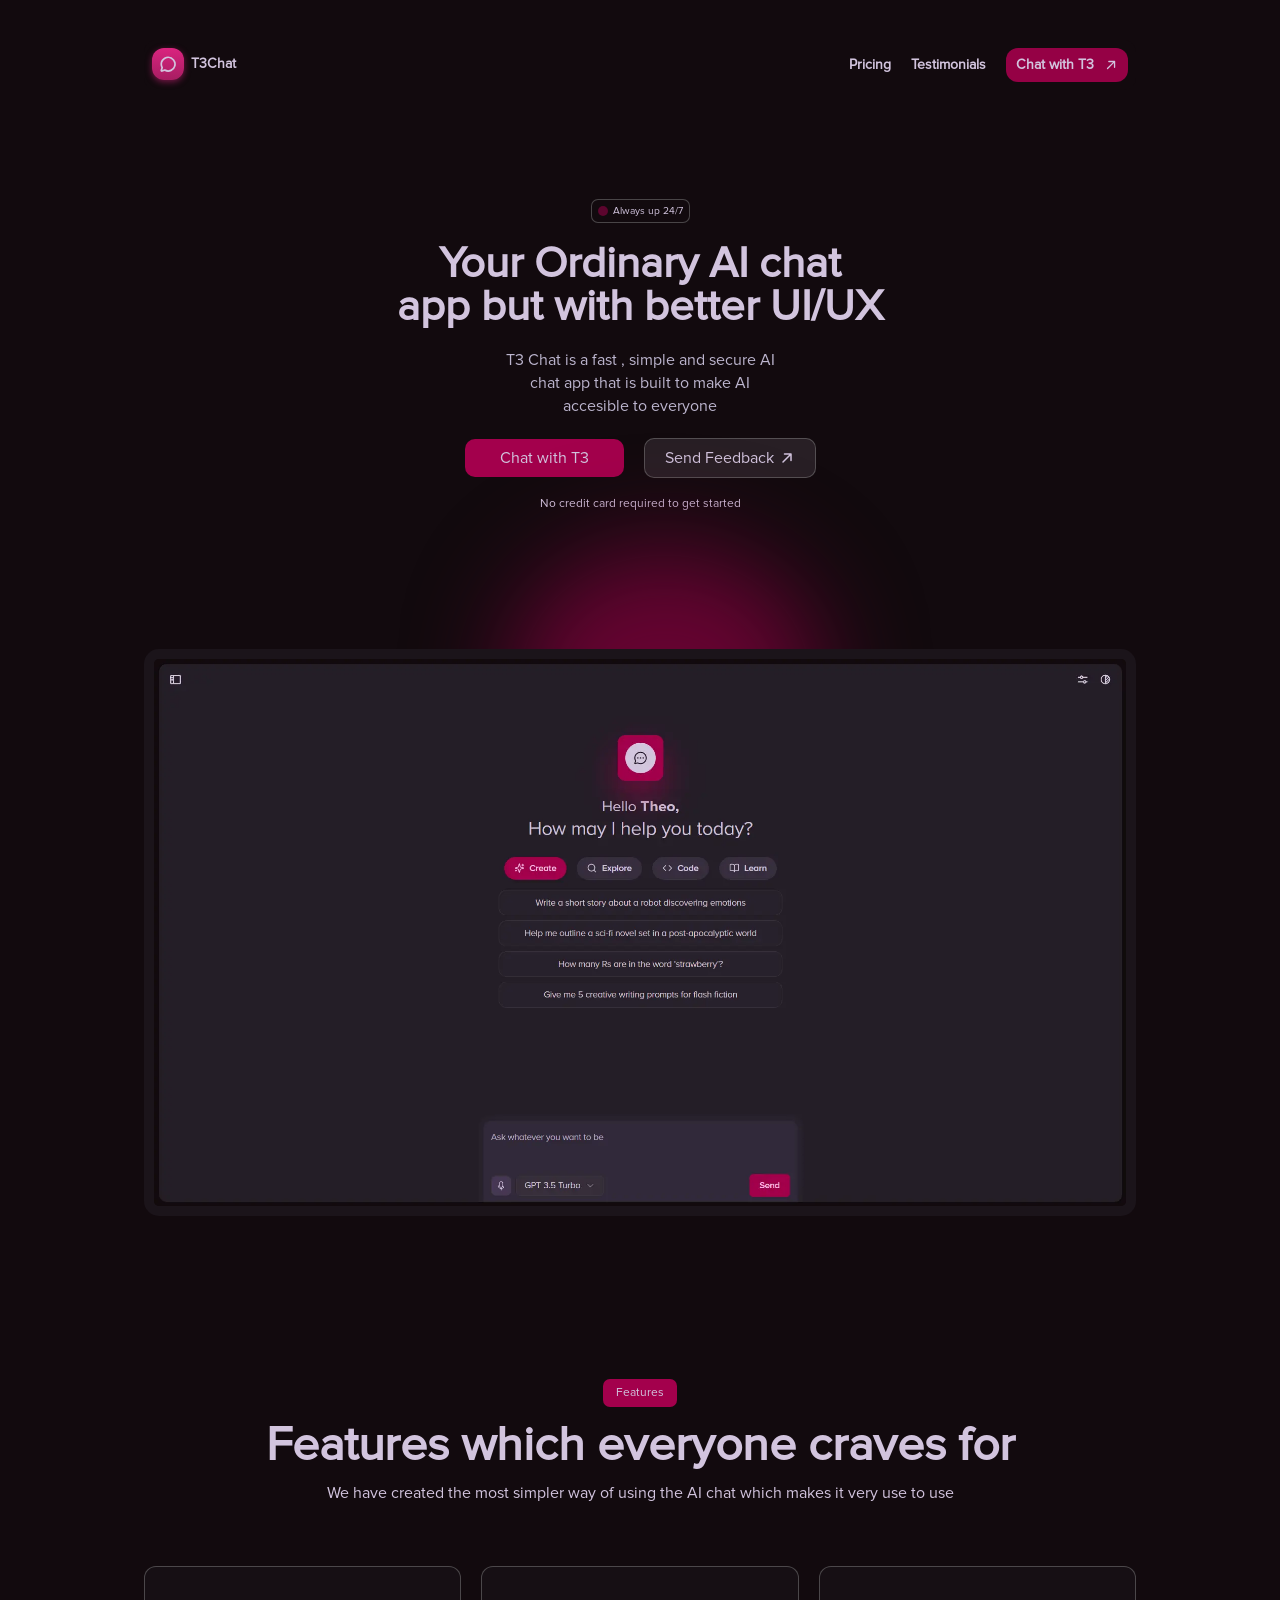
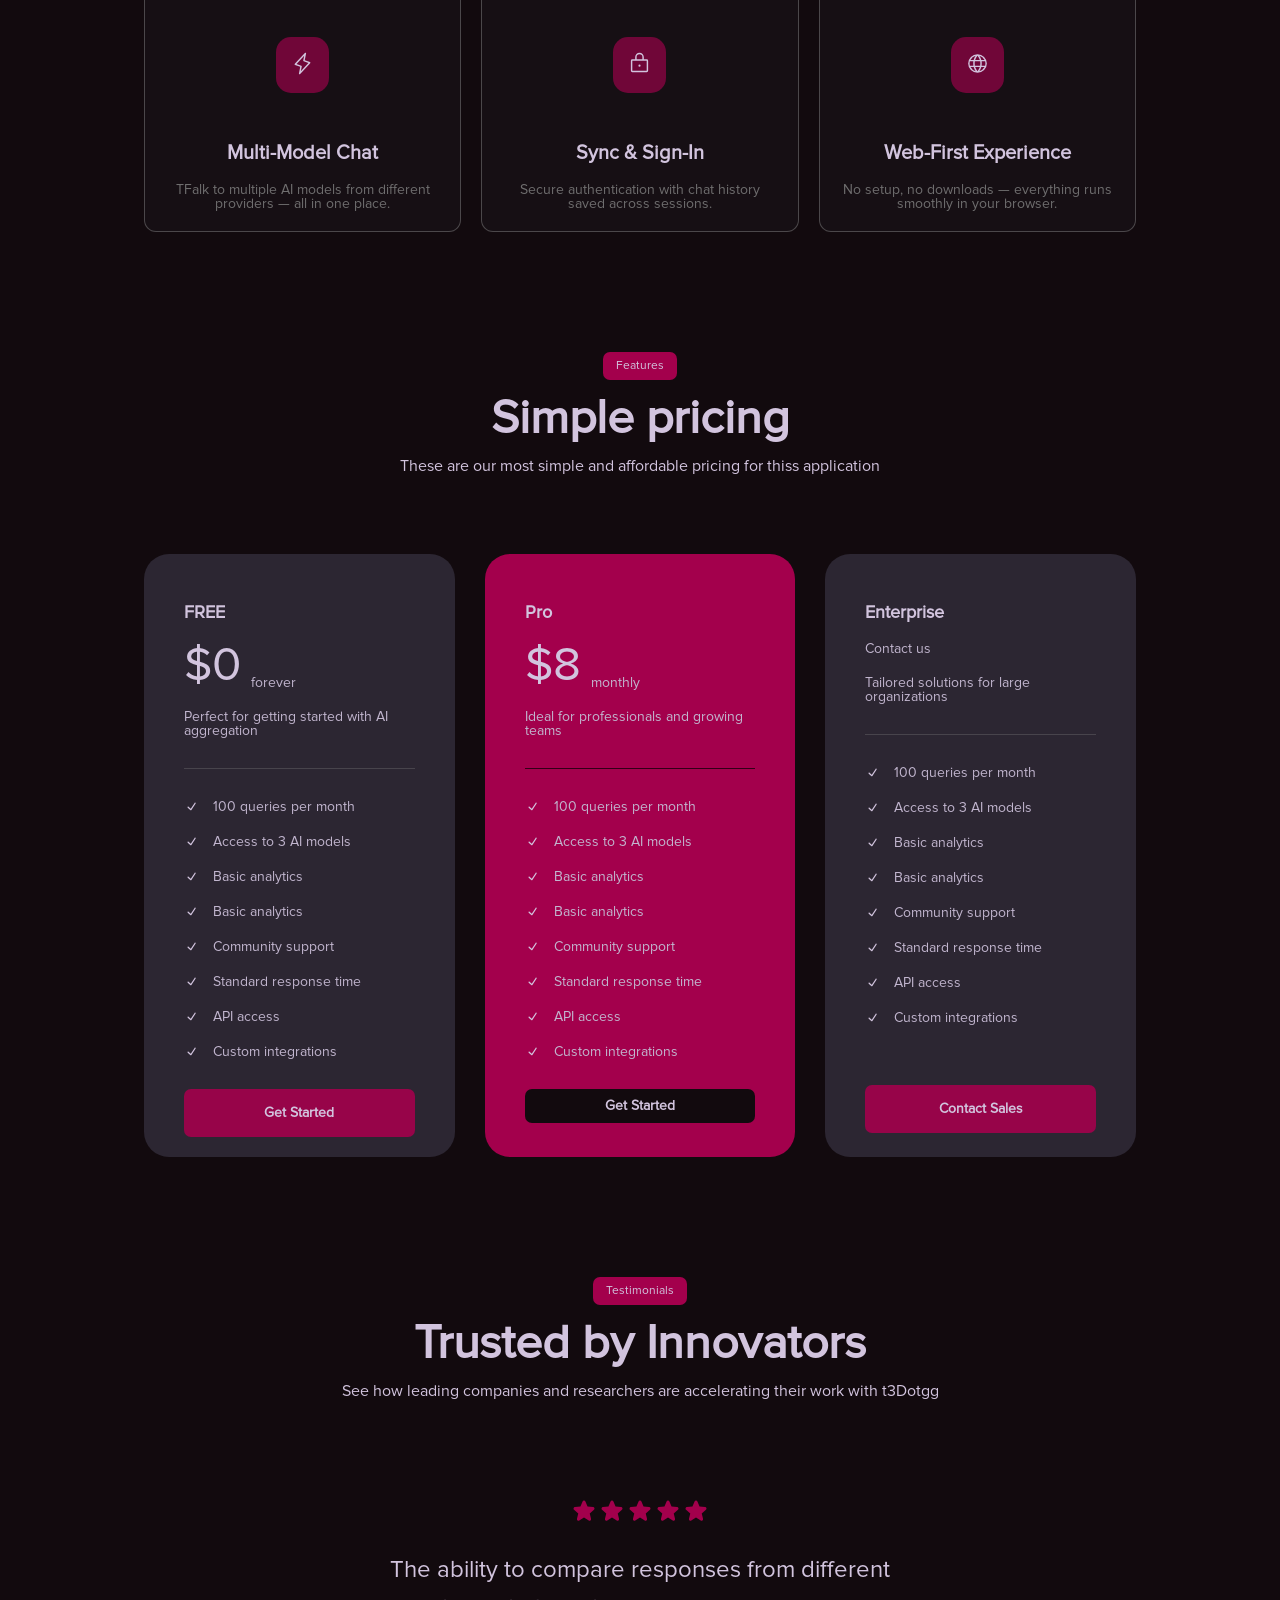
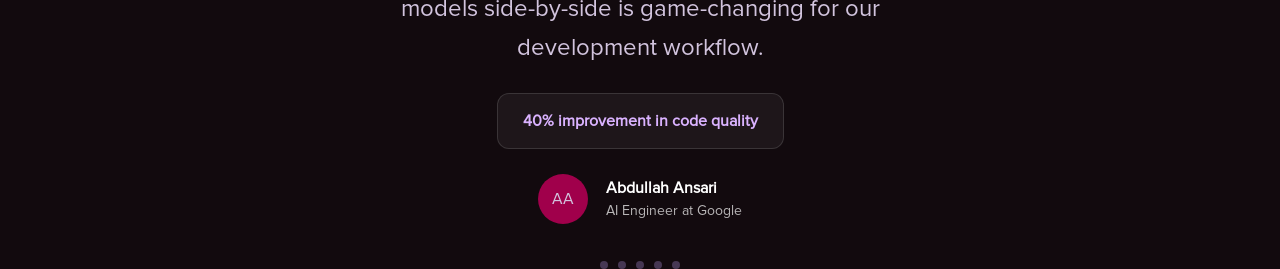
==== commit 672f7cbf: "Added one more section" ====
--- a/webdev-devops/Day1/HTML-CSS-Assignment/Assignment-3/landing-1/index.html
+++ b/webdev-devops/Day1/HTML-CSS-Assignment/Assignment-3/landing-1/index.html
@@ -77,8 +77,7 @@
             <div class="feature">Features</div>
             <div class="featureHeading">Features which everyone craves for</div>
             <div class="featurePara">We have created the most simpler way of using the AI chat which makes it very use
-                to
-                use</div>
+                to use</div>
             <div id="featureCards">
                 <div class="featureCard">
                     <div class="firstFeature">
@@ -380,6 +379,66 @@
                 </div>
             </div>
         </div>
+
+        <div id="trust">
+            <div id="trustName">
+                <div class="feature">Testimonials</div>
+                <div class="featureHeading">Trusted by Innovators</div>
+                <div class="featurePara">See how leading companies and researchers are accelerating their work with
+                    t3Dotgg</div>
+            </div>
+            <div id="trustDetails">
+                <div class="stars">
+                    <svg xmlns="http://www.w3.org/2000/svg" width="24" height="24" fill=#A3004C viewBox="0 0 256 256"
+                        class="text-primary mx-1">
+                        <path
+                            d="M234.29,114.85l-45,38.83L203,211.75a16.4,16.4,0,0,1-24.5,17.82L128,198.49,77.47,229.57A16.4,16.4,0,0,1,53,211.75l13.76-58.07-45-38.83A16.46,16.46,0,0,1,31.08,86l59-4.76,22.76-55.08a16.36,16.36,0,0,1,30.27,0l22.75,55.08,59,4.76a16.46,16.46,0,0,1,9.37,28.86Z">
+                        </path>
+                    </svg> <svg xmlns="http://www.w3.org/2000/svg" width="24" height="24" fill=#A3004C
+                        viewBox="0 0 256 256" class="text-primary mx-1">
+                        <path
+                            d="M234.29,114.85l-45,38.83L203,211.75a16.4,16.4,0,0,1-24.5,17.82L128,198.49,77.47,229.57A16.4,16.4,0,0,1,53,211.75l13.76-58.07-45-38.83A16.46,16.46,0,0,1,31.08,86l59-4.76,22.76-55.08a16.36,16.36,0,0,1,30.27,0l22.75,55.08,59,4.76a16.46,16.46,0,0,1,9.37,28.86Z">
+                        </path>
+                    </svg> <svg xmlns="http://www.w3.org/2000/svg" width="24" height="24" fill=#A3004C
+                        viewBox="0 0 256 256" class="text-primary mx-1">
+                        <path
+                            d="M234.29,114.85l-45,38.83L203,211.75a16.4,16.4,0,0,1-24.5,17.82L128,198.49,77.47,229.57A16.4,16.4,0,0,1,53,211.75l13.76-58.07-45-38.83A16.46,16.46,0,0,1,31.08,86l59-4.76,22.76-55.08a16.36,16.36,0,0,1,30.27,0l22.75,55.08,59,4.76a16.46,16.46,0,0,1,9.37,28.86Z">
+                        </path>
+                    </svg> <svg xmlns="http://www.w3.org/2000/svg" width="24" height="24" fill=#A3004C
+                        viewBox="0 0 256 256" class="text-primary mx-1">
+                        <path
+                            d="M234.29,114.85l-45,38.83L203,211.75a16.4,16.4,0,0,1-24.5,17.82L128,198.49,77.47,229.57A16.4,16.4,0,0,1,53,211.75l13.76-58.07-45-38.83A16.46,16.46,0,0,1,31.08,86l59-4.76,22.76-55.08a16.36,16.36,0,0,1,30.27,0l22.75,55.08,59,4.76a16.46,16.46,0,0,1,9.37,28.86Z">
+                        </path>
+                    </svg> <svg xmlns="http://www.w3.org/2000/svg" width="24" height="24" fill=#A3004C
+                        viewBox="0 0 256 256" class="text-primary mx-1">
+                        <path
+                            d="M234.29,114.85l-45,38.83L203,211.75a16.4,16.4,0,0,1-24.5,17.82L128,198.49,77.47,229.57A16.4,16.4,0,0,1,53,211.75l13.76-58.07-45-38.83A16.46,16.46,0,0,1,31.08,86l59-4.76,22.76-55.08a16.36,16.36,0,0,1,30.27,0l22.75,55.08,59,4.76a16.46,16.46,0,0,1,9.37,28.86Z">
+                        </path>
+                    </svg>
+
+                </div>
+
+                <div class="trustPara">The ability to compare responses from different models side-by-side is
+                    game-changing for our
+                    development workflow.
+                </div>
+                <div class="trustBox">40% improvement in code quality</div>
+                <div class="users">
+                    <div id="profilePhoto">AA</div>
+                    <div id="profileDetails">
+                        <div id="name">Abdullah Ansari</div>
+                        <div id="profession">AI Engineer at Google</div>
+                    </div>
+                </div>
+                <div class="trustDots">
+                   <div></div>
+                   <div></div>
+                   <div></div>
+                   <div></div>
+                   <div></div>
+                </div>
+            </div>
+        </div>
     </div>
 </body>
 
--- a/webdev-devops/Day1/HTML-CSS-Assignment/Assignment-3/landing-1/style.css
+++ b/webdev-devops/Day1/HTML-CSS-Assignment/Assignment-3/landing-1/style.css
@@ -382,3 +382,77 @@
   border-radius: 7px;
   background-color: #970449;
 }
+
+/* trust */
+
+#trustName {
+  margin-top: 120px;
+  display: flex;
+  flex-direction: column;
+  align-items: center;
+  gap: 15px;
+}
+
+#trustDetails {
+  margin-top: 100px;
+  display: flex;
+  flex-direction: column;
+  align-items: center;
+  gap: 25px;
+}
+.trustPara {
+  width: 550px;
+  font-size: 24px;
+  line-height: 39px;
+  text-align: center;
+}
+.trustBox {
+  border: 0.5px solid rgba(128, 128, 128, 0.278);
+  font-size: 16px;
+  font-weight: 600;
+  color: oklch(0.827 0.119 306.383);
+  background-color: #1e161a;
+  padding: 19px 25px;
+  border-radius: 12px;
+}
+.users {
+  display: flex;
+  align-items: center;
+  gap: 18px;
+}
+#profilePhoto {
+  width: 50px;
+  height: 50px;
+  border-radius: 50%;
+  background-color: #a0004b;
+  display: flex;
+  justify-content: center;
+  align-items: center;
+}
+#profileDetails {
+  display: flex;
+  flex-direction: column;
+  gap: 8px;
+}
+#profileDetails #name {
+  font-size: 16px;
+  font-weight: 600;
+  color: white;
+}
+
+#profileDetails #profession {
+  font-size: 14px;
+  font-weight: 300;
+  color: oklab(0.999994 0.0000455677 0.0000200868 / 0.7);
+}
+.trustDots {
+  margin-top: 12px;
+  display: flex;
+  gap: 10px;
+}
+.trustDots div {
+  width: 8px;
+  height: 8px;
+  border-radius: 50%;
+  background-color: #463753;
+}
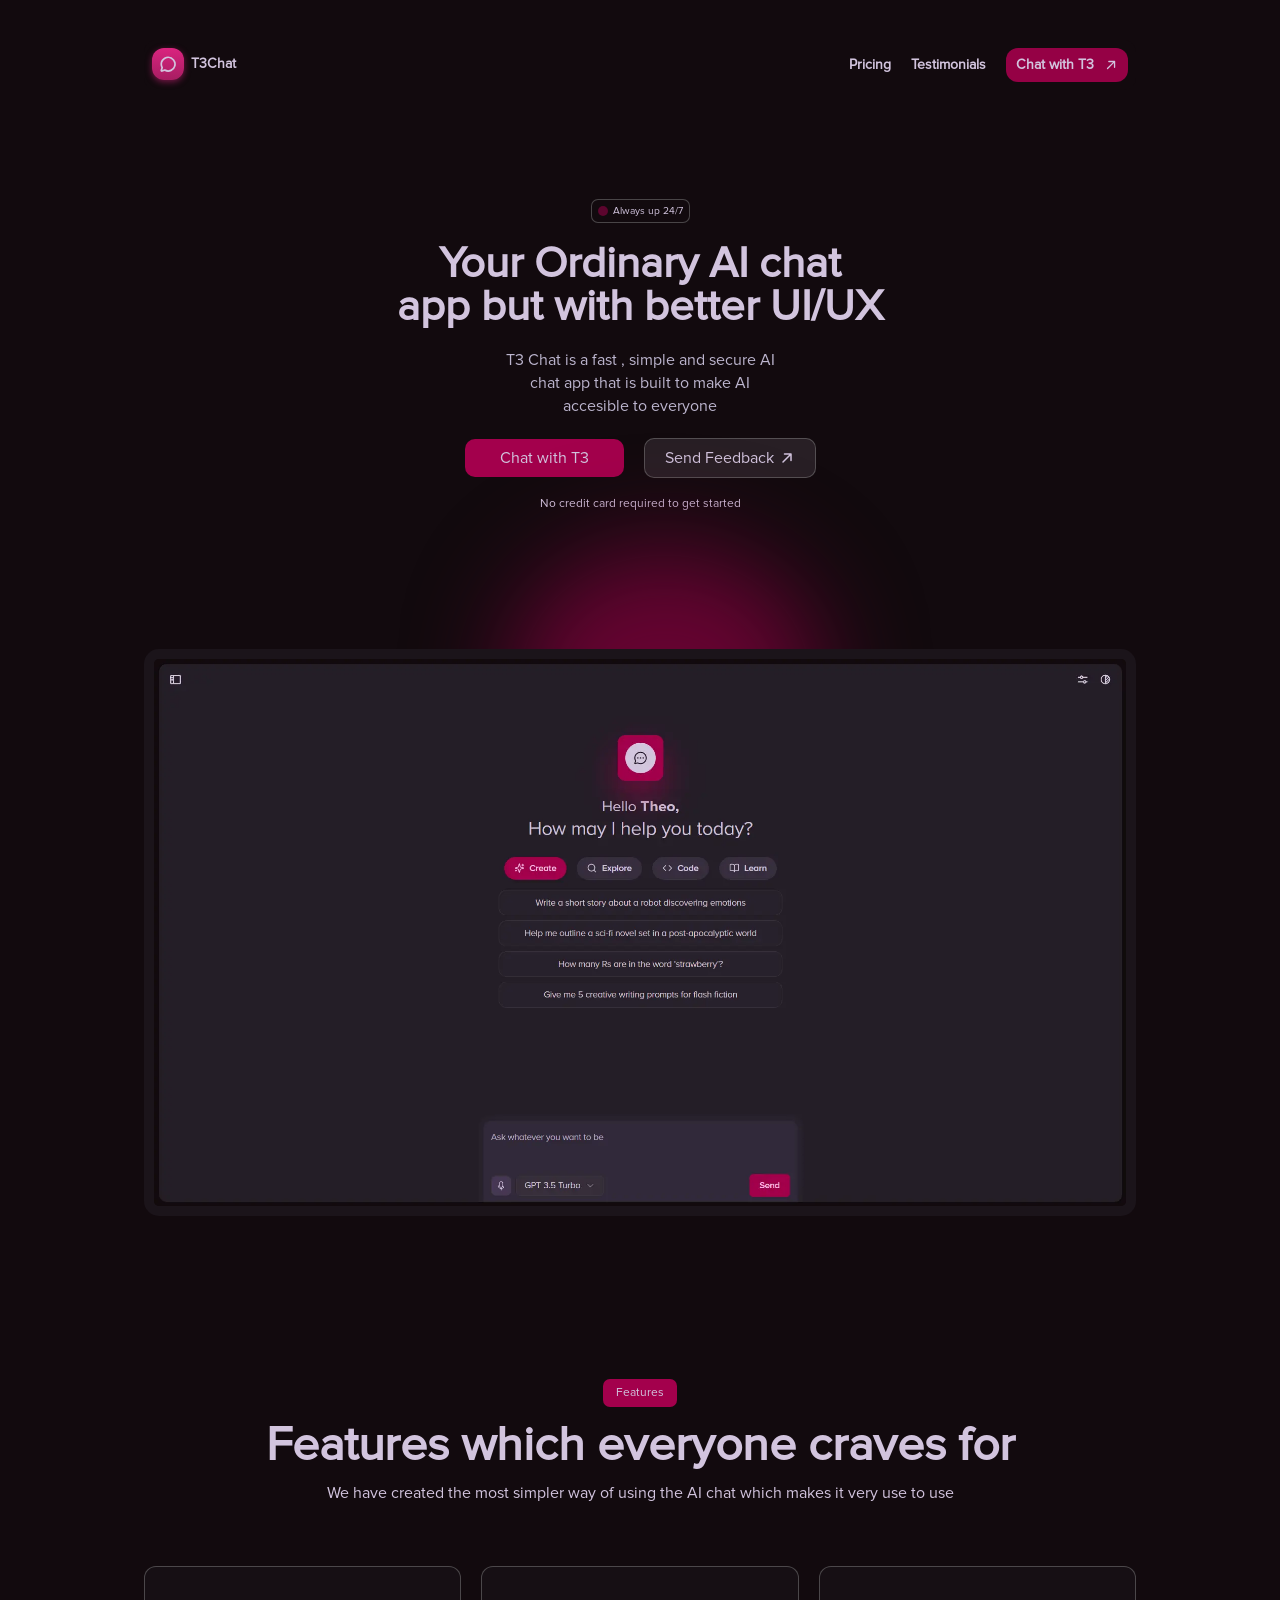
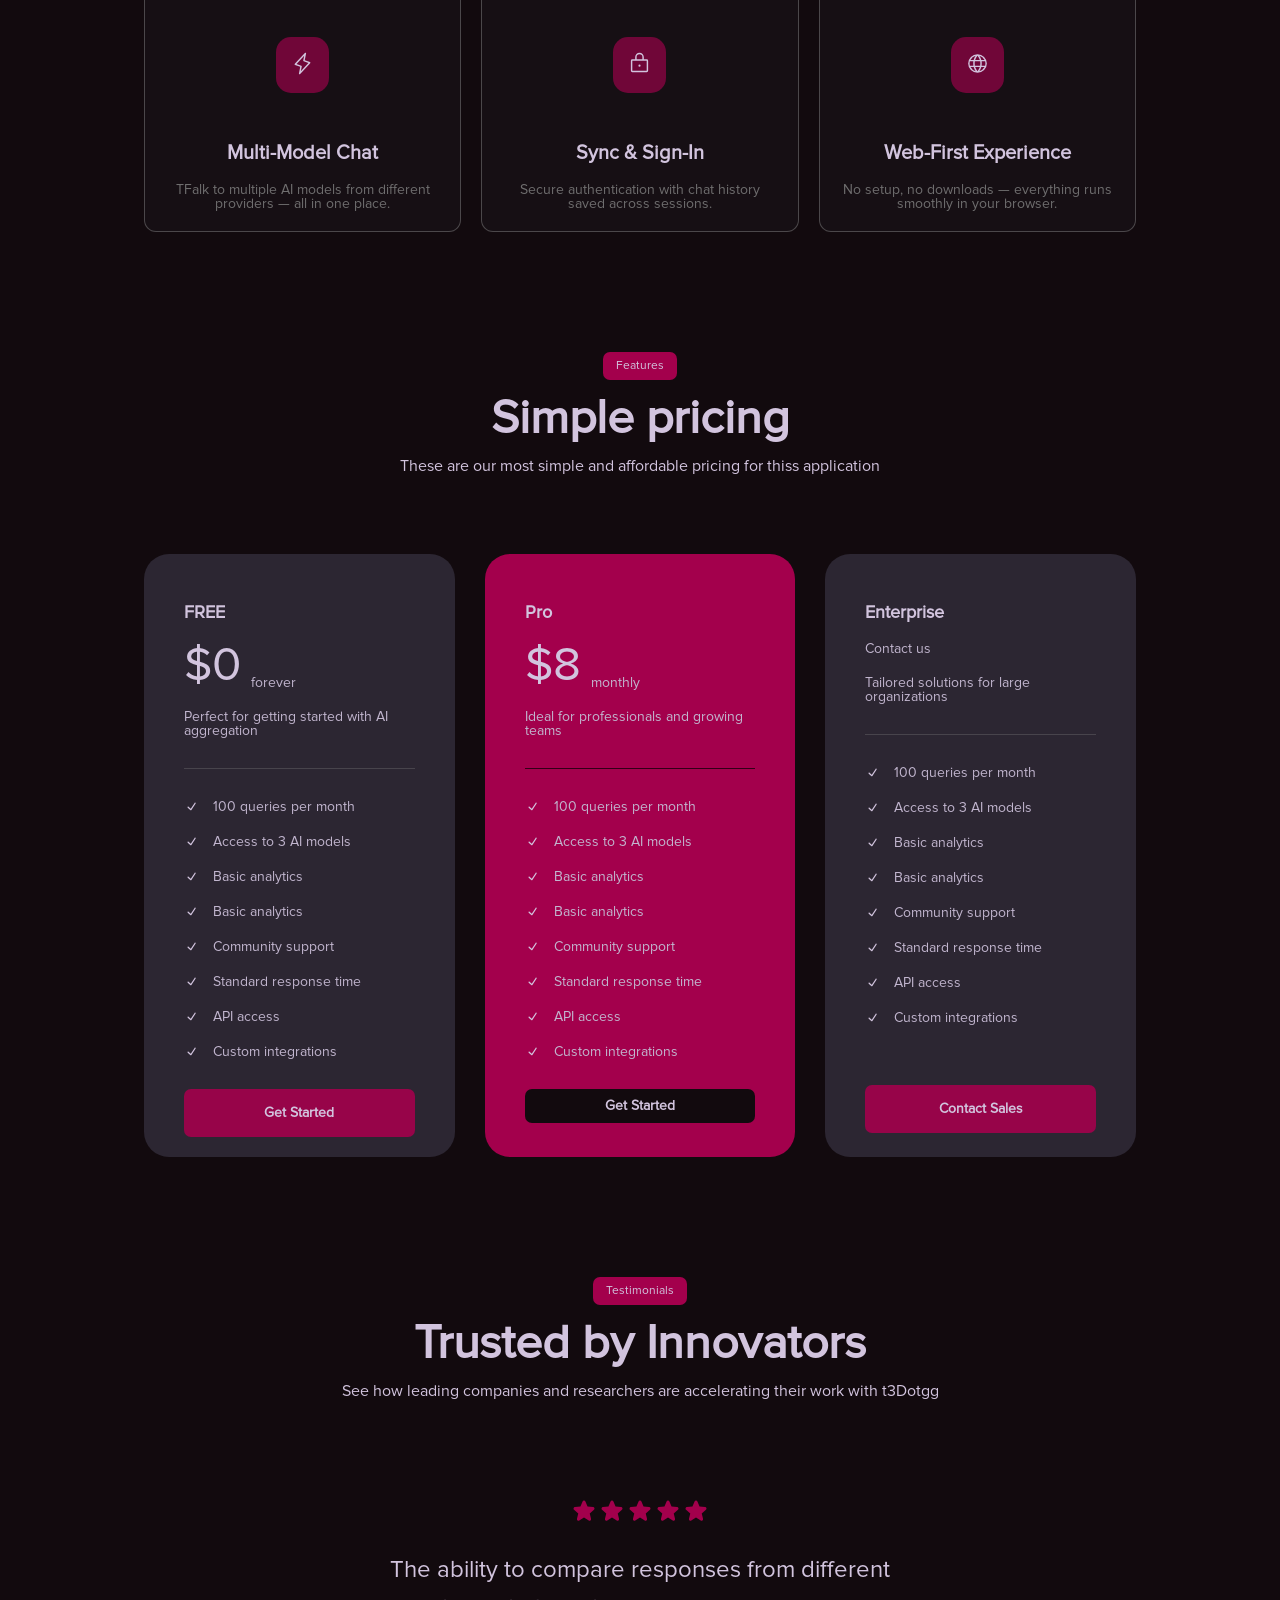
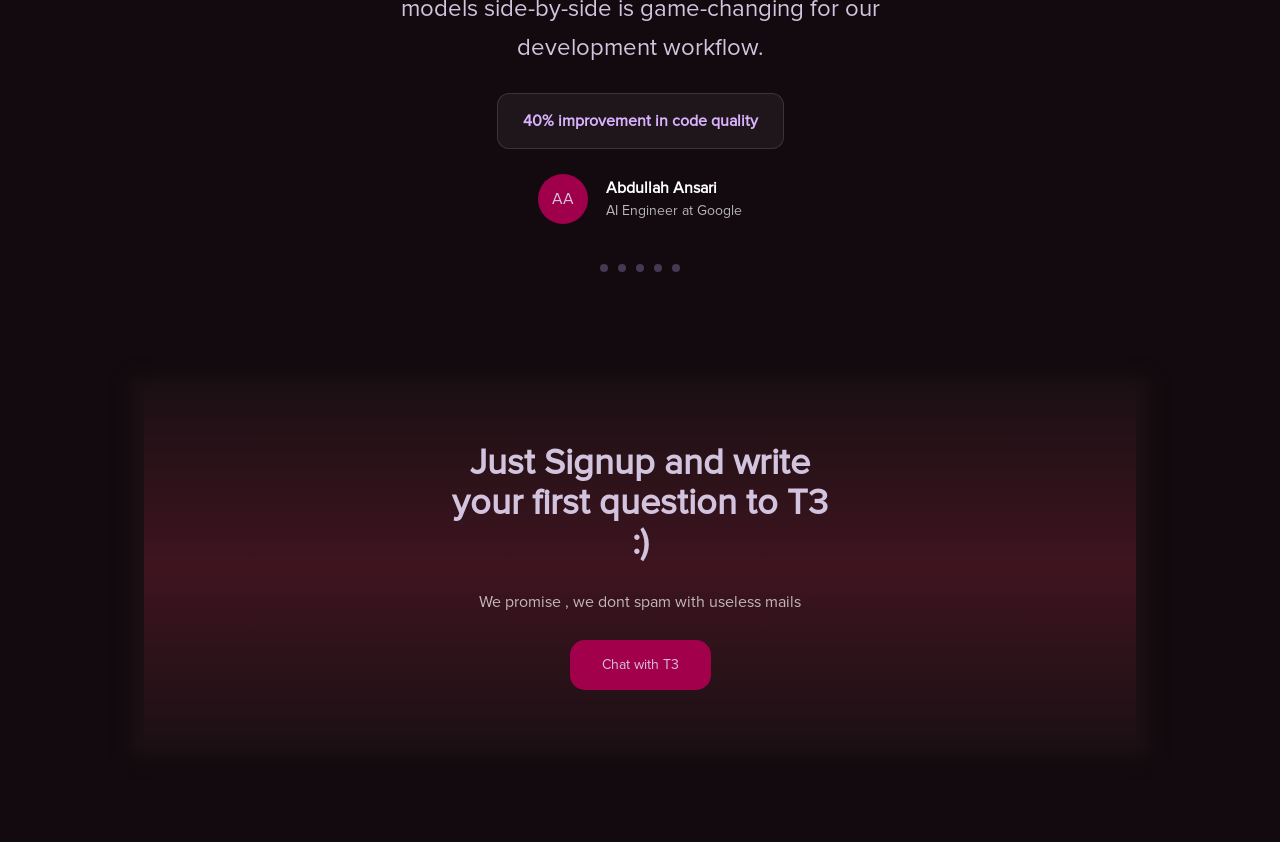
==== commit 0ed70705: "Added one more section" ====
--- a/webdev-devops/Day1/HTML-CSS-Assignment/Assignment-3/landing-1/index.html
+++ b/webdev-devops/Day1/HTML-CSS-Assignment/Assignment-3/landing-1/index.html
@@ -431,13 +431,20 @@
                     </div>
                 </div>
                 <div class="trustDots">
-                   <div></div>
-                   <div></div>
-                   <div></div>
-                   <div></div>
-                   <div></div>
-                </div>
-            </div>
+                    <div></div>
+                    <div></div>
+                    <div></div>
+                    <div></div>
+                    <div></div>
+                </div>
+            </div>
+        </div>
+
+        <div id="signUp">
+            <div id="signUpTitle">Just Signup and write your first question to T3 :)</div>
+            <div id="signUpPara">We promise , we dont spam with useless mails</div>
+            <div id="signUpBtn">Chat with T3</div>
+
         </div>
     </div>
 </body>
--- a/webdev-devops/Day1/HTML-CSS-Assignment/Assignment-3/landing-1/style.css
+++ b/webdev-devops/Day1/HTML-CSS-Assignment/Assignment-3/landing-1/style.css
@@ -446,7 +446,7 @@
   color: oklab(0.999994 0.0000455677 0.0000200868 / 0.7);
 }
 .trustDots {
-  margin-top: 12px;
+  margin-top: 15px;
   display: flex;
   gap: 10px;
 }
@@ -456,3 +456,38 @@
   border-radius: 50%;
   background-color: #463753;
 }
+/* signUp */
+#signUp {
+  margin-top: 120px;
+  height: 350px;
+  display: flex;
+  flex-direction: column;
+  justify-content: center;
+  align-items: center;
+  gap: 30px;
+  background: linear-gradient(#1c1014, #551928a8, #1c1014);
+  box-shadow: 0 0 15px 15px #1c1014;
+  margin-bottom: 100px;
+}
+
+#signUpTitle {
+  font-size: 36px;
+  font-weight: 700;
+  width: 400px;
+  text-align: center;
+  line-height: 40px;
+  background-color: transparent;
+}
+#signUpPara {
+  font-size: 16px;
+  font-weight: 300;
+  color: oklab(0.999994 0.0000455677 0.0000200868 / 0.7);
+  background-color: transparent;
+}
+#signUpBtn {
+  font-size: 14px;
+  font-weight: 500;
+  padding: 18px 32px;
+  border-radius: 15px;
+  background-color: #a3004c;
+}
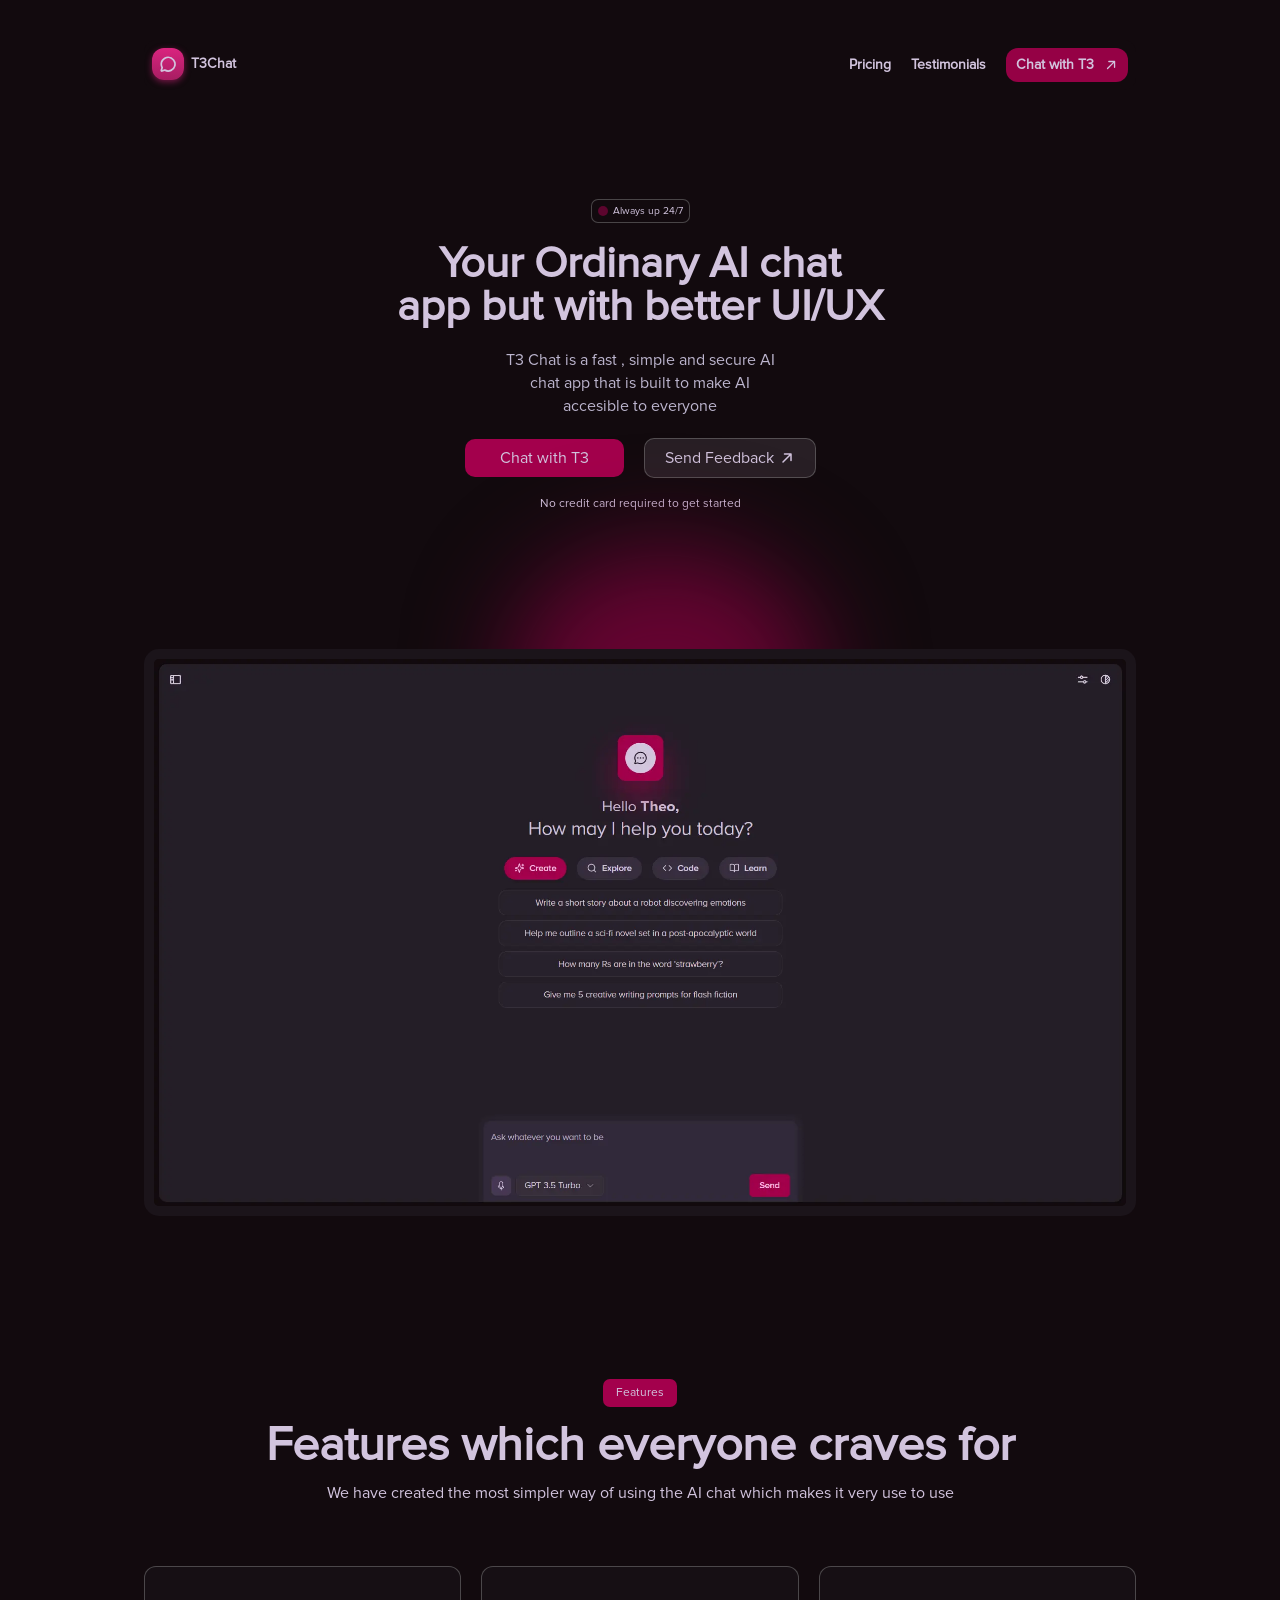
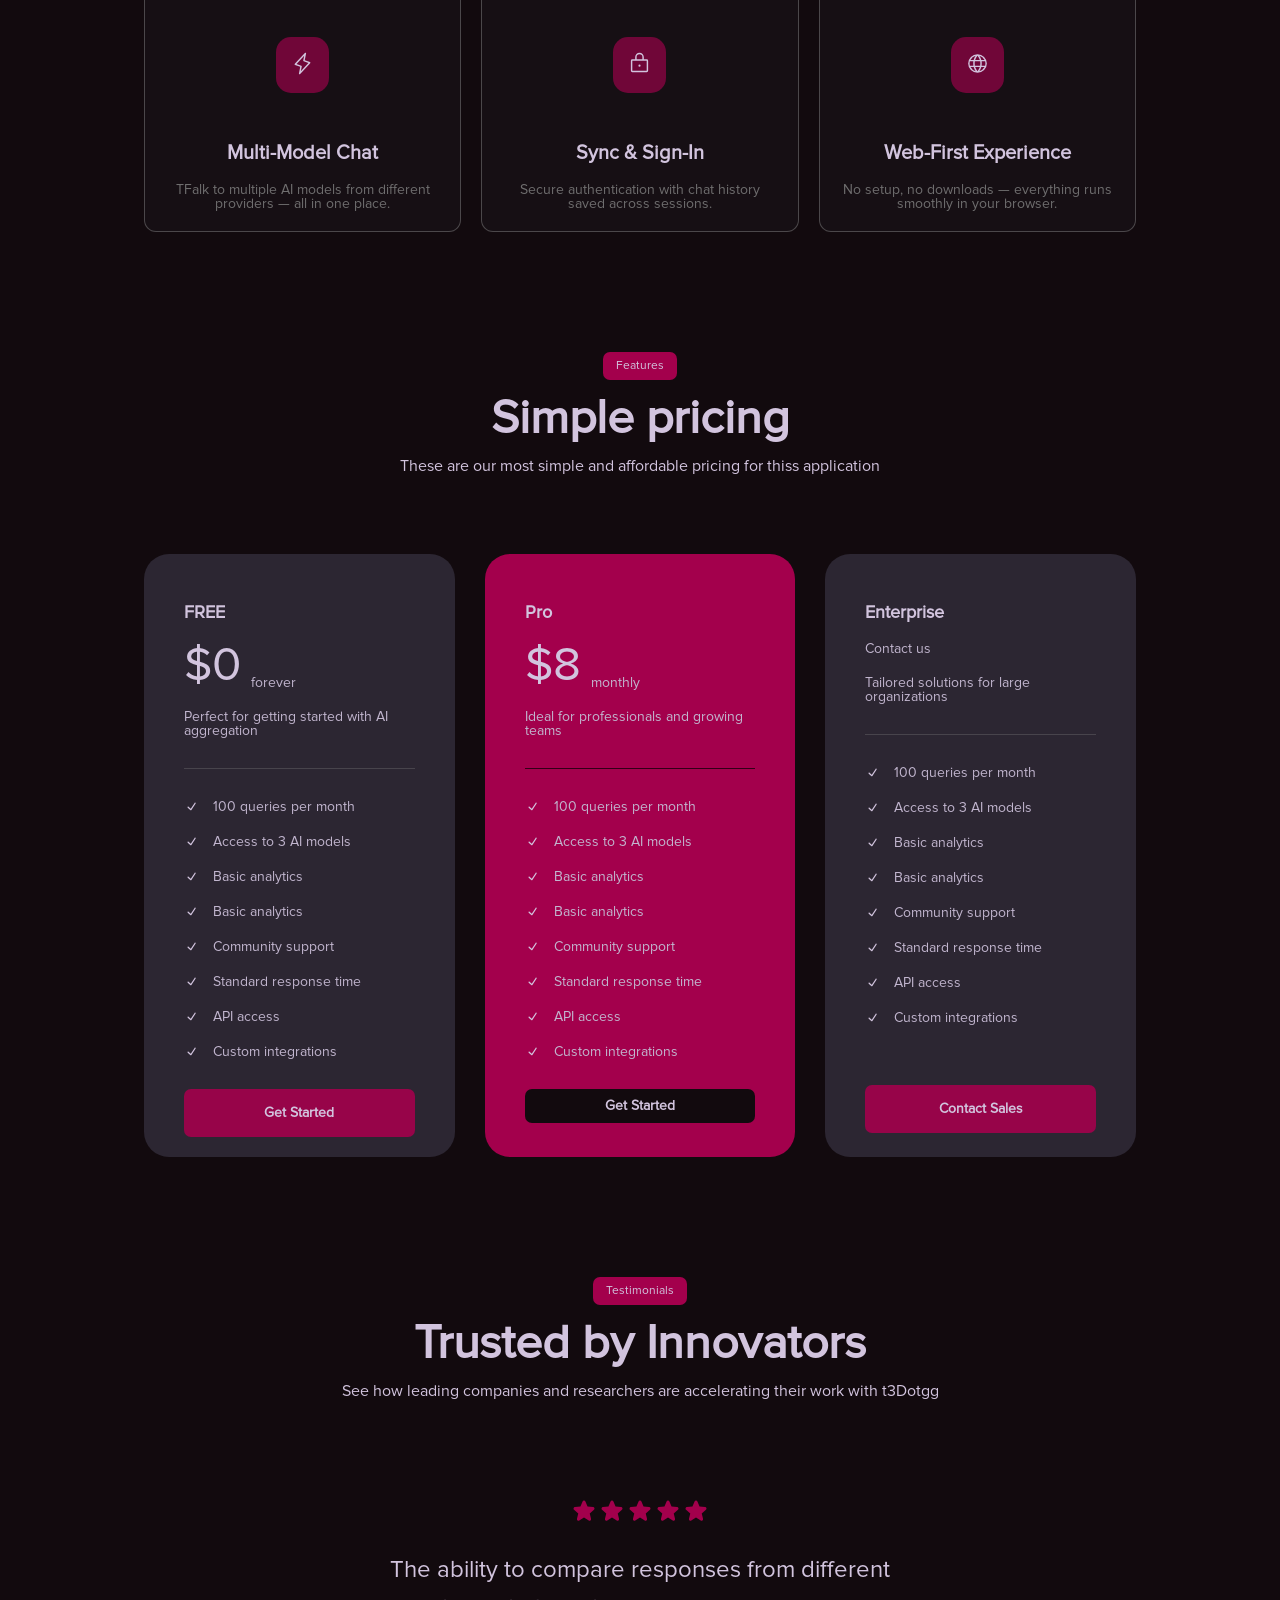
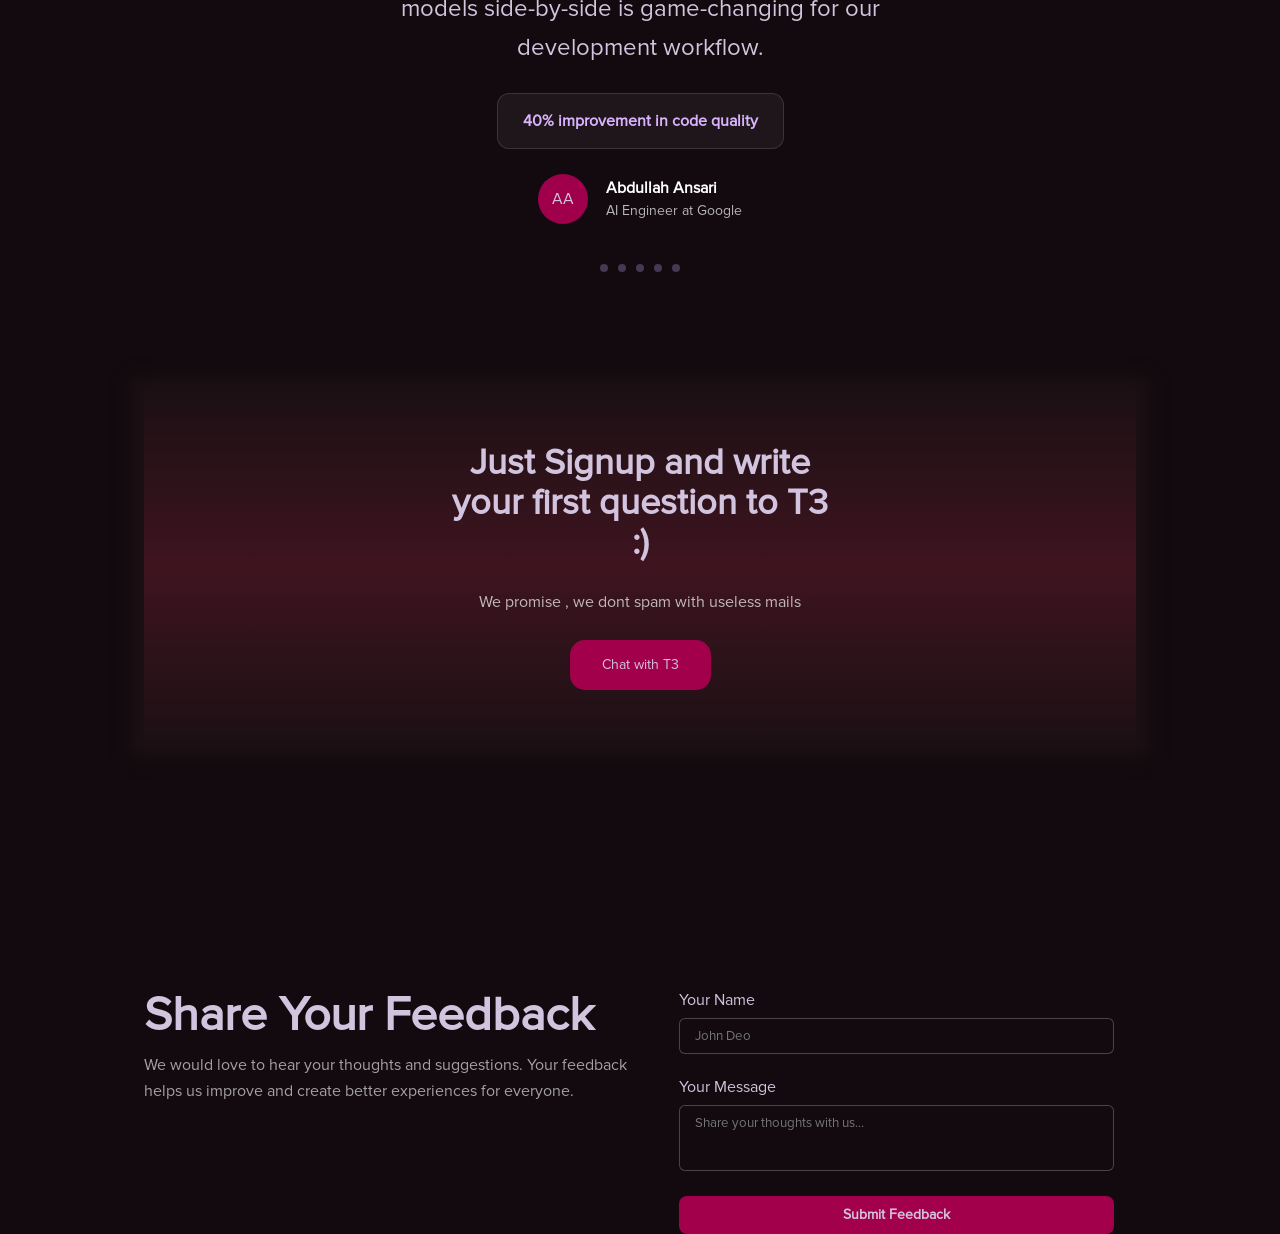
==== commit e6df540d: "Added Feedback form" ====
--- a/webdev-devops/Day1/HTML-CSS-Assignment/Assignment-3/landing-1/index.html
+++ b/webdev-devops/Day1/HTML-CSS-Assignment/Assignment-3/landing-1/index.html
@@ -446,6 +446,32 @@
             <div id="signUpBtn">Chat with T3</div>
 
         </div>
+
+        <div id="contact">
+            <div id="feedback">
+                <div id="feedbackTile">Share Your Feedback</div>
+                <div id="feedbackPara">We would love to hear your thoughts and suggestions. Your feedback helps us
+                    improve and create
+                    better experiences for everyone.</div>
+            </div>
+            <div id="contactForm">
+                <form>
+                    <div id="nameInput">
+                        <label for="name">Your Name</label>
+                        <input type="text" name="" id="name" placeholder="John Deo">
+
+                    </div>
+                    <div id="nameMessage">
+                        <label for="message">Your Message</label>
+                        <input type="text" name="" id="message" placeholder="Share your thoughts with us...">
+                    </div>
+
+                    <button>Submit Feedback</button>
+                </form>
+            </div>
+        </div>
+
+        
     </div>
 </body>
 
--- a/webdev-devops/Day1/HTML-CSS-Assignment/Assignment-3/landing-1/style.css
+++ b/webdev-devops/Day1/HTML-CSS-Assignment/Assignment-3/landing-1/style.css
@@ -456,6 +456,7 @@
   border-radius: 50%;
   background-color: #463753;
 }
+
 /* signUp */
 #signUp {
   margin-top: 120px;
@@ -491,3 +492,76 @@
   border-radius: 15px;
   background-color: #a3004c;
 }
+
+/* contact */
+
+#contact {
+  margin-top: 250px;
+  width: 1000px;
+  display: flex;
+  gap: 10px;
+  justify-content: space-between;
+}
+#feedback {
+  flex: 1;
+  display: flex;
+  flex-direction: column;
+  gap: 12px;
+}
+#feedbackTile {
+  font-size: 48px;
+  font-weight: 700;
+}
+#feedbackPara {
+  font-size: 16px;
+  font-weight: 300;
+  color: oklab(100% 0 -0.00011 / 0.615);
+  line-height: 26px;
+}
+#contactForm {
+  flex: 1;
+}
+form {
+  display: flex;
+  flex-direction: column;
+  gap: 25px;
+  padding: 0 30px;
+}
+form label {
+  font-size: 16px;
+}
+form input {
+  padding: 10px 15px;
+  /* border: none; */
+  border: 0.5px solid rgba(255, 255, 255, 0.23);
+  border-radius: 6px;
+  outline: none;
+}
+form input:focus {
+  box-shadow: 0 0 5px 3px #a3004c;
+}
+#message {
+  padding-bottom: 40px;
+}
+#nameInput {
+  display: flex;
+  flex-direction: column;
+  gap: 10px;
+}
+#nameMessage {
+  display: flex;
+  flex-direction: column;
+  gap: 10px;
+}
+form button {
+  background-color: #a3004c;
+  font-size: 14px;
+  font-weight: 600;
+  padding: 12px;
+  border: none;
+  /* outline: none;*/
+  border-radius: 8px;
+}
+form button:hover {
+  background-color: #950145;
+}
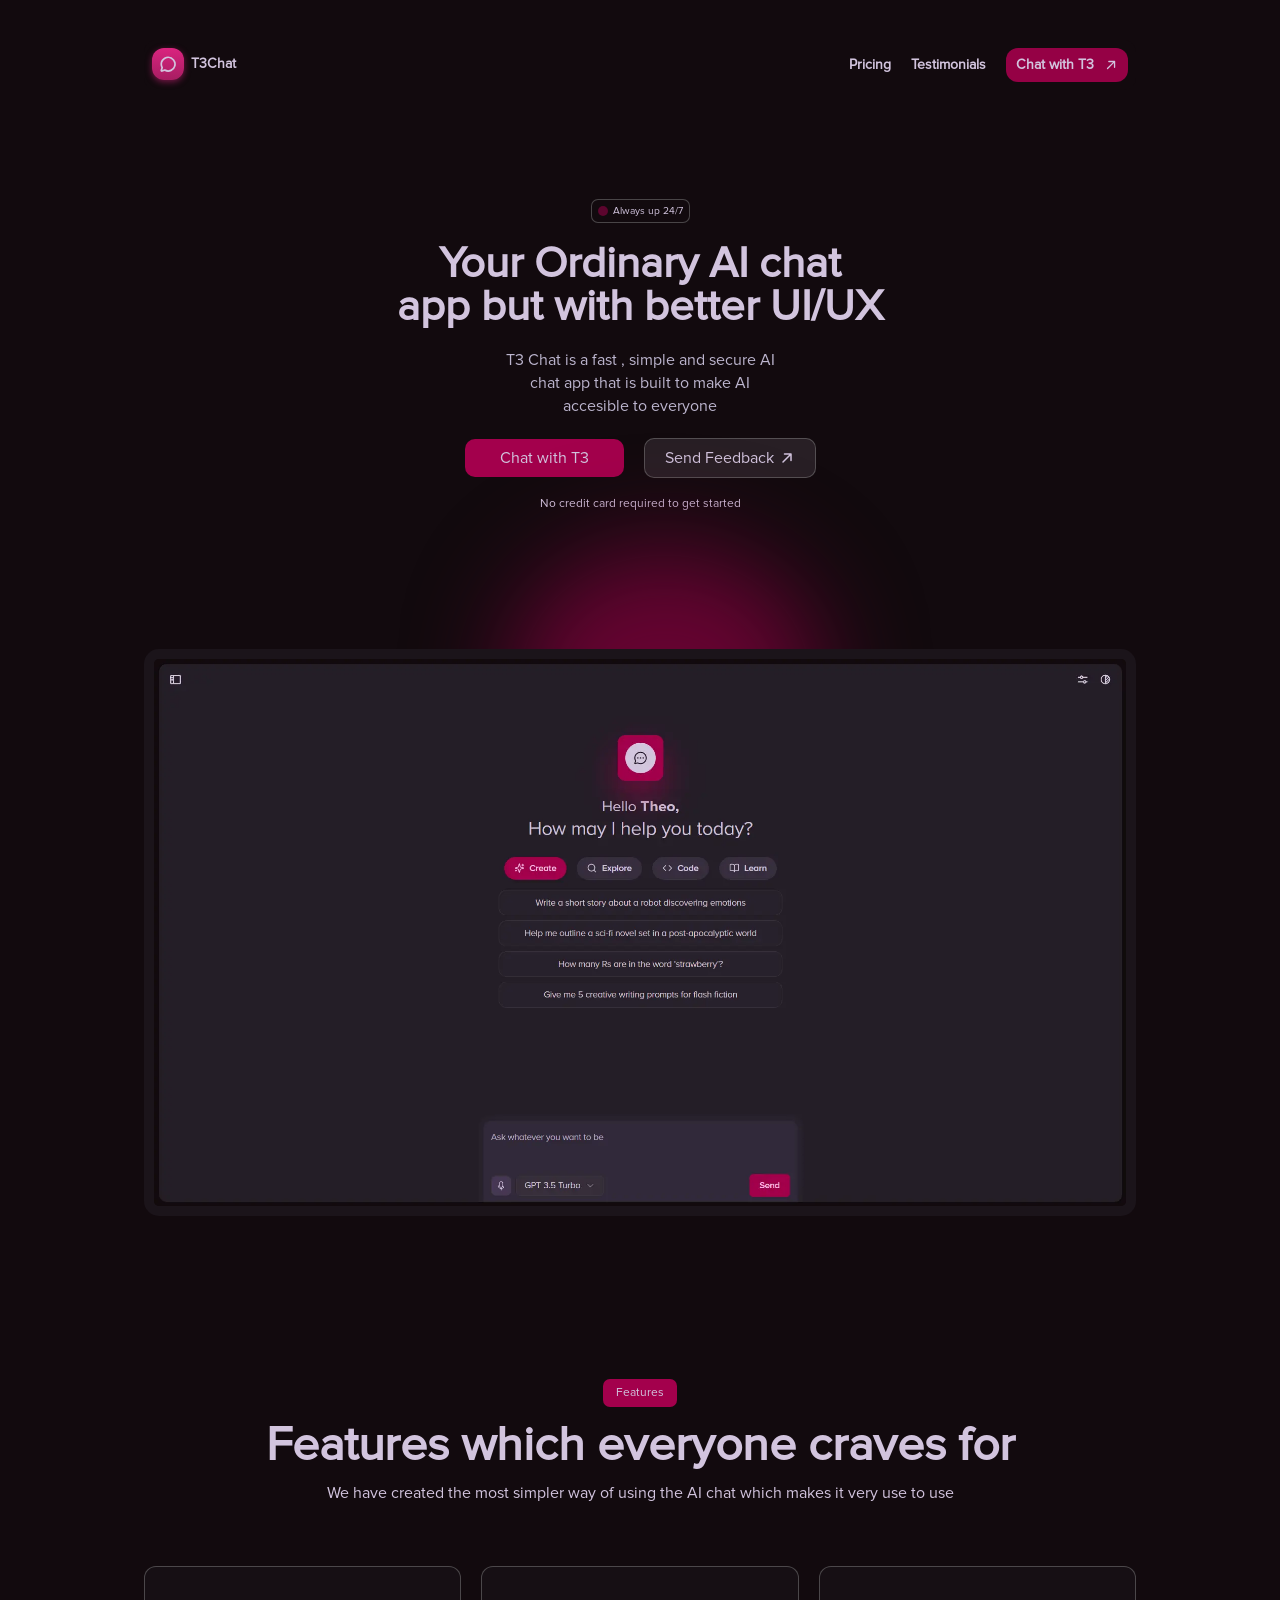
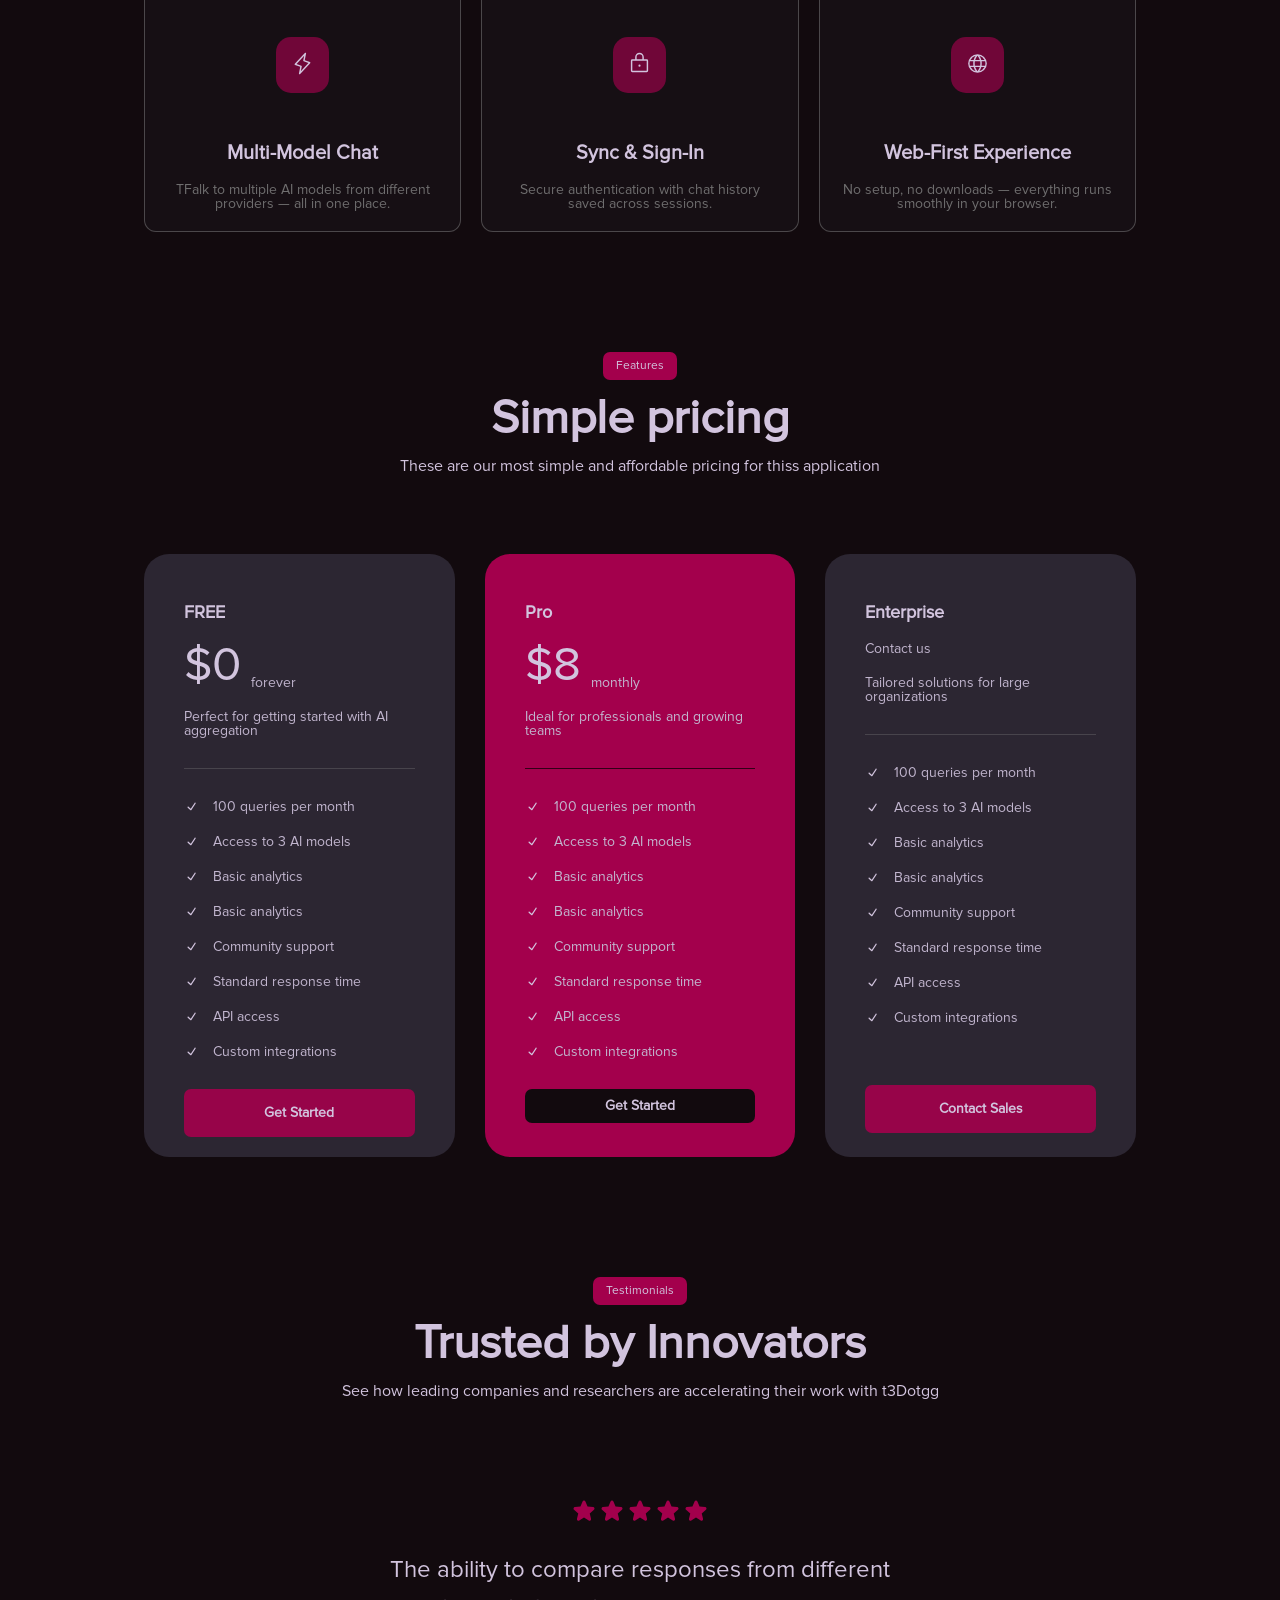
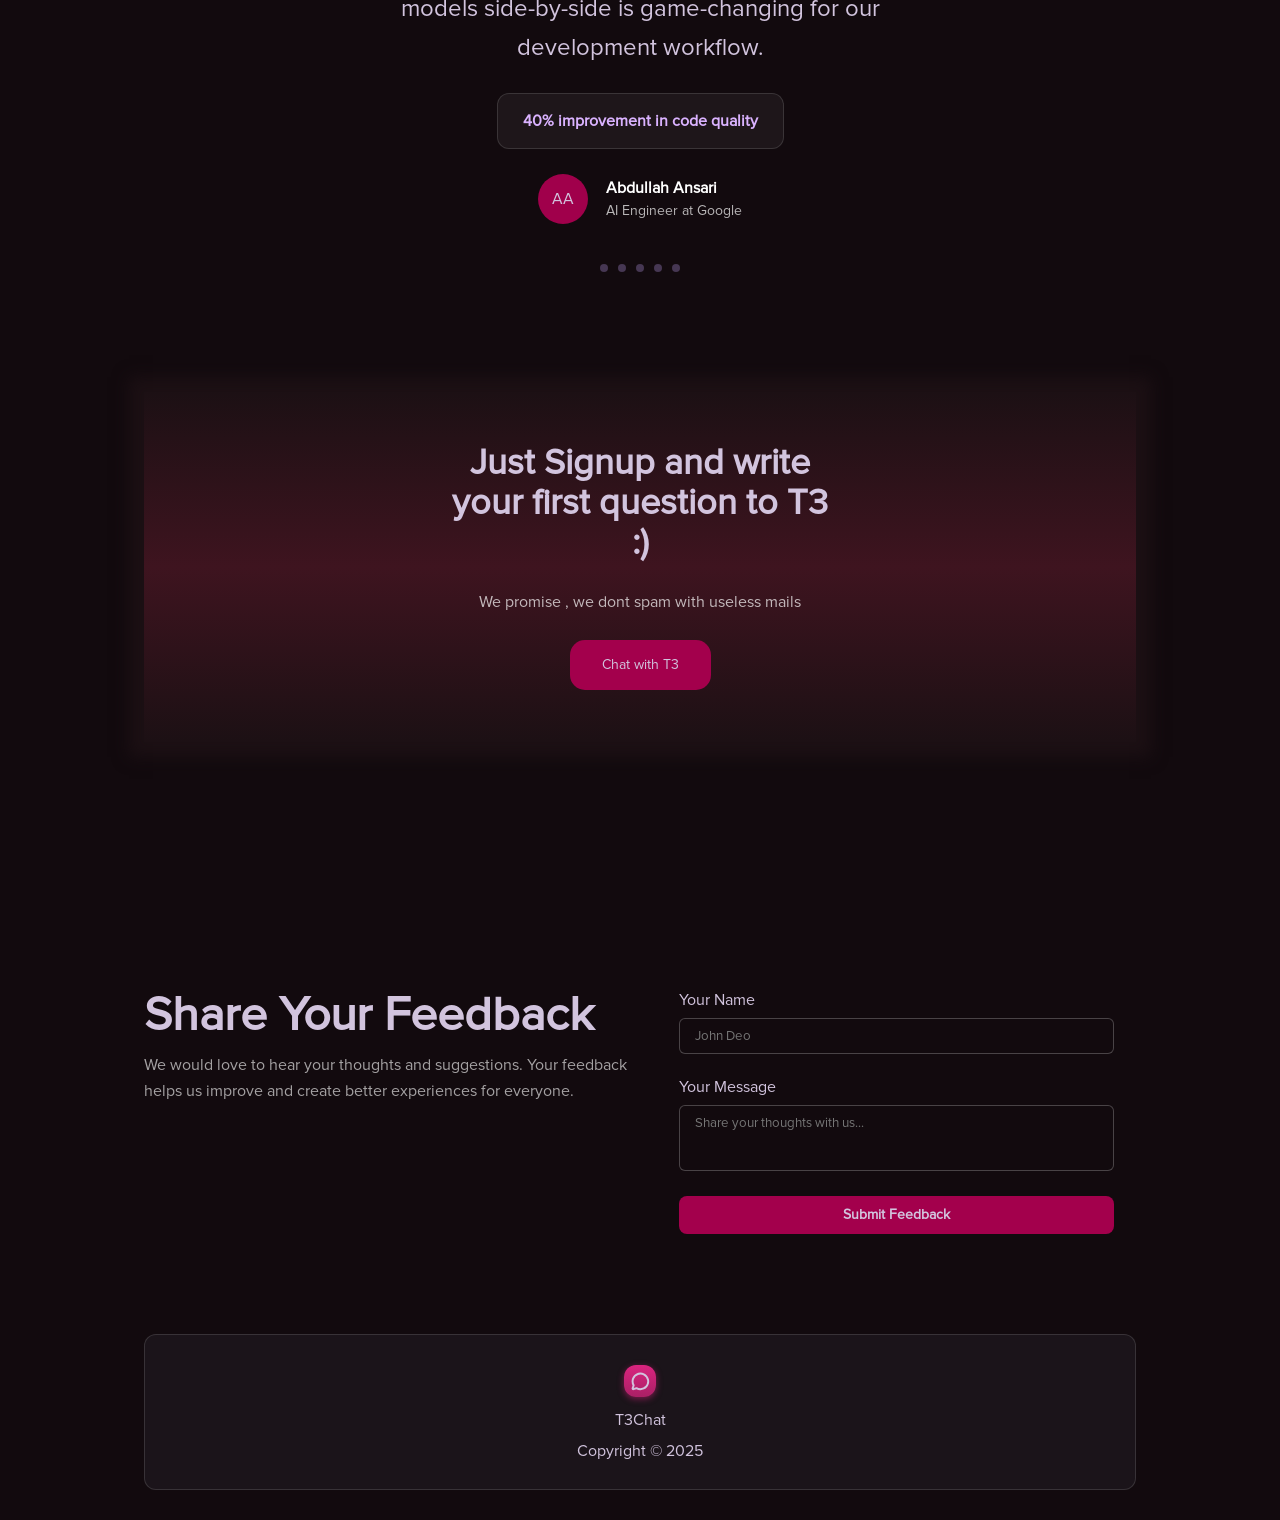
==== commit 09820045: "Complete landing-1 page without responsiveness" ====
--- a/webdev-devops/Day1/HTML-CSS-Assignment/Assignment-3/landing-1/index.html
+++ b/webdev-devops/Day1/HTML-CSS-Assignment/Assignment-3/landing-1/index.html
@@ -471,7 +471,19 @@
             </div>
         </div>
 
-        
+        <div id="copyright">
+            <div id="logo">
+                <svg xmlns="http://www.w3.org/2000/svg" width="1.3em" height="1.3em" fill="currentColor"
+                    viewBox="0 0 256 256" class="size-5">
+                    <path
+                        d="M128,20A108,108,0,0,0,31.85,177.23L21,209.66A20,20,0,0,0,46.34,235l32.43-10.81A108,108,0,1,0,128,20Zm0,192a84,84,0,0,1-42.06-11.27,12,12,0,0,0-6-1.62,12.1,12.1,0,0,0-3.8.62l-29.79,9.93,9.93-29.79a12,12,0,0,0-1-9.81A84,84,0,1,1,128,212Z">
+                    </path>
+                </svg>
+            </div>
+            <div>T3Chat</div>
+            <div>Copyright © 2025</div>
+        </div>
+
     </div>
 </body>
 
--- a/webdev-devops/Day1/HTML-CSS-Assignment/Assignment-3/landing-1/style.css
+++ b/webdev-devops/Day1/HTML-CSS-Assignment/Assignment-3/landing-1/style.css
@@ -532,7 +532,6 @@
 }
 form input {
   padding: 10px 15px;
-  /* border: none; */
   border: 0.5px solid rgba(255, 255, 255, 0.23);
   border-radius: 6px;
   outline: none;
@@ -559,9 +558,26 @@
   font-weight: 600;
   padding: 12px;
   border: none;
-  /* outline: none;*/
   border-radius: 8px;
 }
 form button:hover {
   background-color: #950145;
 }
+
+/* copyright */
+#copyright {
+  margin: 30px 0;
+  margin-top: 100px;
+  background-color: #1b141a;
+  display: flex;
+  flex-direction: column;
+  justify-content: center;
+  align-items: center;
+  gap: 15px;
+  padding: 30px ;
+  border: 0.1px solid rgba(128, 128, 128, 0.277);
+  border-radius: 12px;
+}
+#copyright div {
+  background-color: transparent;
+}
